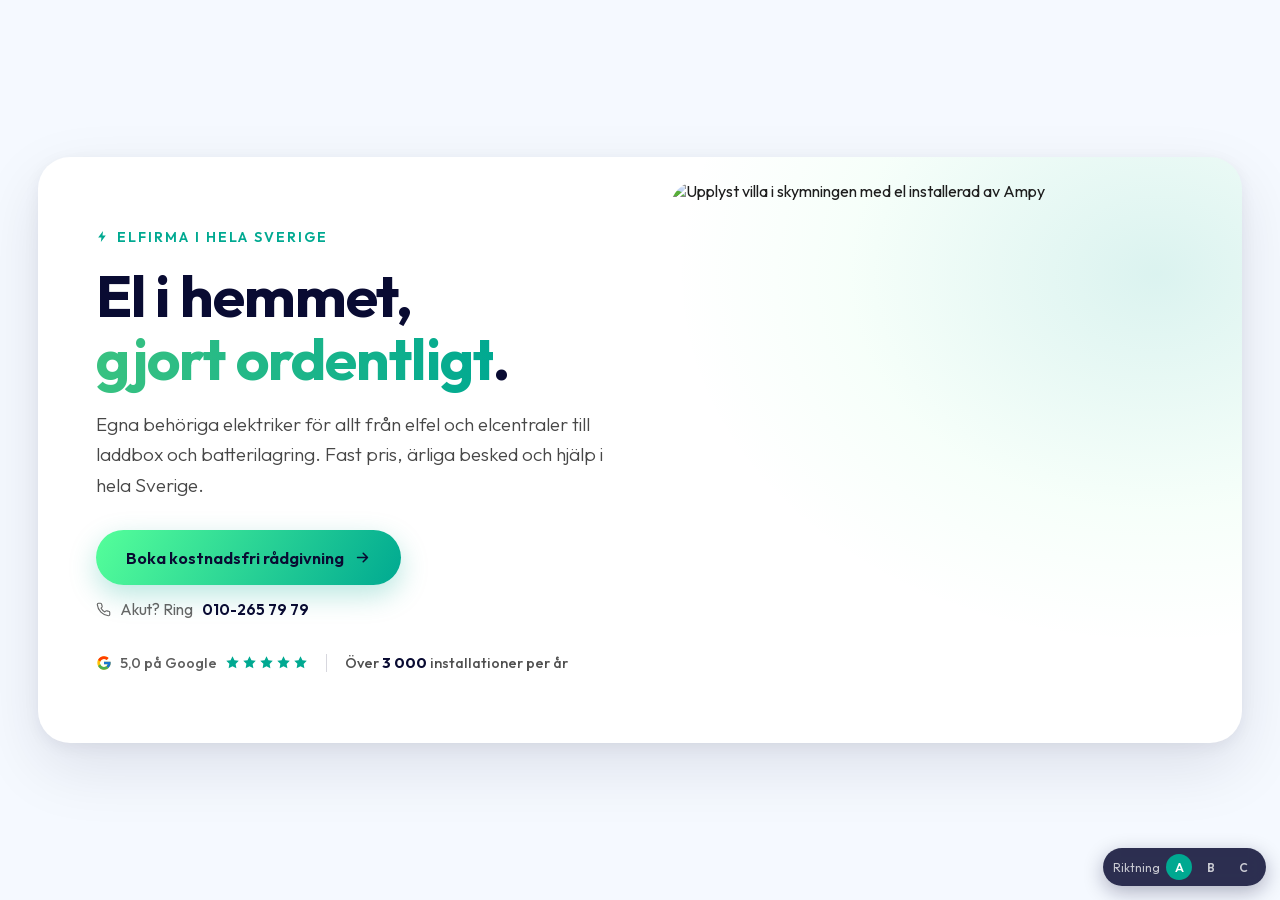
==== index.html @ e9f4ebfe "Ampy Hero 1: three polished directions (A card-evolved / B blue-hour full-bleed / C editorial split)" ====
<!DOCTYPE html>
<html lang="sv">
<head>
<meta charset="utf-8">
<meta name="viewport" content="width=device-width, initial-scale=1">
<title>Ampy Hero 1 — A · Kortet, evolverat</title>
<meta name="robots" content="noindex">
<link rel="preload" href="assets/fonts/Outfit-latin.woff2" as="font" type="font/woff2" crossorigin>
<link rel="preload" href="assets/hero-house.webp" as="image" type="image/webp">
<link rel="stylesheet" href="assets/style.css">
<link rel="icon" href="data:image/svg+xml,%3Csvg xmlns='http://www.w3.org/2000/svg' viewBox='0 0 24 24'%3E%3Cpath fill='%2300a991' d='M13 2 4 14h6l-1 8 9-12h-6l1-8z'/%3E%3C/svg%3E">
</head>
<body>

<section class="va__section">
  <div class="va__card">
    <div class="va__text">
      <span class="hero__eyebrow">
        <svg width="13" height="13" viewBox="0 0 24 24" aria-hidden="true"><path fill="#00a991" d="M13 2 4 14h6l-1 8 9-12h-6l1-8z"/></svg>
        Elfirma i hela Sverige
      </span>
      <h1 class="hero__h1">El i hemmet, <span class="hl">gjort ordentligt</span>.</h1>
      <p class="hero__sub">Egna behöriga elektriker för allt från elfel och elcentraler till laddbox och batterilagring. Fast pris, ärliga besked och hjälp i hela Sverige.</p>
      <div class="hero__cta-row">
        <a class="btn-primary" href="https://ampy.se/kontakt/">
          Boka kostnadsfri rådgivning
          <svg width="17" height="17" viewBox="0 0 24 24" fill="none" aria-hidden="true"><path d="M5 12h14M13 6l6 6-6 6" stroke="currentColor" stroke-width="2.2" stroke-linecap="round" stroke-linejoin="round"/></svg>
        </a>
        <a class="hero__phone" href="tel:+46102657979">
          <svg width="15" height="15" viewBox="0 0 24 24" fill="none" aria-hidden="true"><path d="M22 16.9v3a2 2 0 0 1-2.2 2A19.8 19.8 0 0 1 2.1 4.2 2 2 0 0 1 4.1 2h3a2 2 0 0 1 2 1.7c.13.96.36 1.9.7 2.8a2 2 0 0 1-.45 2.1L8.1 9.9a16 16 0 0 0 6 6l1.3-1.25a2 2 0 0 1 2.1-.45c.9.34 1.84.57 2.8.7a2 2 0 0 1 1.7 2z" stroke="currentColor" stroke-width="1.8" stroke-linecap="round" stroke-linejoin="round"/></svg>
          Akut? Ring <strong>010-265 79 79</strong>
        </a>
      </div>
      <div class="hero__proof">
        <a href="https://ampy.se/omdomen/" aria-label="Ampys omdömen, 5,0 på Google">
          <svg width="16" height="16" viewBox="0 0 48 48" aria-hidden="true"><path fill="#FFC107" d="M43.6 20.1H42V20H24v8h11.3C33.7 32.7 29.2 36 24 36c-6.6 0-12-5.4-12-12s5.4-12 12-12c3.1 0 5.9 1.2 8 3l5.7-5.7C34.2 6.1 29.3 4 24 4 13 4 4 13 4 24s9 20 20 20 20-9 20-20c0-1.3-.1-2.6-.4-3.9z"/><path fill="#FF3D00" d="m6.3 14.7 6.6 4.8C14.7 15.1 19 12 24 12c3.1 0 5.9 1.2 8 3l5.7-5.7C34.2 6.1 29.3 4 24 4 16.3 4 9.7 8.3 6.3 14.7z"/><path fill="#4CAF50" d="M24 44c5.2 0 9.9-2 13.4-5.2l-6.2-5.2C29.2 35.1 26.7 36 24 36c-5.2 0-9.6-3.3-11.3-8l-6.5 5C9.5 39.6 16.2 44 24 44z"/><path fill="#1976D2" d="M43.6 20.1H42V20H24v8h11.3c-.8 2.2-2.2 4.2-4.1 5.6l6.2 5.2C41.4 34.8 44 29.9 44 24c0-1.3-.1-2.6-.4-3.9z"/></svg>
          <span class="proof-label">5,0 på Google</span>
          <span class="stars" aria-hidden="true">
            <svg viewBox="0 0 24 24"><path d="m12 2 3.1 6.3 6.9 1-5 4.9 1.2 6.9L12 17.8 5.8 21l1.2-6.9-5-4.9 6.9-1z"/></svg>
            <svg viewBox="0 0 24 24"><path d="m12 2 3.1 6.3 6.9 1-5 4.9 1.2 6.9L12 17.8 5.8 21l1.2-6.9-5-4.9 6.9-1z"/></svg>
            <svg viewBox="0 0 24 24"><path d="m12 2 3.1 6.3 6.9 1-5 4.9 1.2 6.9L12 17.8 5.8 21l1.2-6.9-5-4.9 6.9-1z"/></svg>
            <svg viewBox="0 0 24 24"><path d="m12 2 3.1 6.3 6.9 1-5 4.9 1.2 6.9L12 17.8 5.8 21l1.2-6.9-5-4.9 6.9-1z"/></svg>
            <svg viewBox="0 0 24 24"><path d="m12 2 3.1 6.3 6.9 1-5 4.9 1.2 6.9L12 17.8 5.8 21l1.2-6.9-5-4.9 6.9-1z"/></svg>
          </span>
        </a>
        <span class="divider" aria-hidden="true"></span>
        <span class="vol">Över <strong>3 000</strong> installationer per år</span>
      </div>
    </div>
    <div class="va__media">
      <img src="assets/hero-house.webp" alt="Upplyst villa i skymningen med el installerad av Ampy" fetchpriority="high">
    </div>
  </div>
</section>

<nav class="review-switch" aria-label="Granskningsväxlare (ej del av designen)">
  <span>Riktning</span>
  <a href="index.html" class="active" aria-current="page">A</a>
  <a href="v2.html">B</a>
  <a href="v3.html">C</a>
</nav>

</body>
</html>
---- assets/style.css ----
/* ============================================================
   Ampy Hero-1 — section 1 prototype (3 directions: A / B / C)
   Tokens: teal #00a991 · midnight #090b32 · offwhite #f5f9ff
   Outfit (self-hosted, variable). Real ap*-scale-derived clamps.
   ============================================================ */

@font-face {
  font-family: 'Outfit';
  src: url('fonts/Outfit-latin.woff2') format('woff2');
  font-weight: 100 900;
  font-display: swap;
  unicode-range: U+0000-00FF, U+0131, U+0152-0153, U+02BB-02BC, U+02C6, U+02DA, U+02DC, U+2000-206F, U+2074, U+20AC, U+2122, U+2191, U+2193, U+2212, U+2215, U+FEFF, U+FFFD;
}
@font-face {
  font-family: 'Outfit';
  src: url('fonts/Outfit-latin-ext.woff2') format('woff2');
  font-weight: 100 900;
  font-display: swap;
  unicode-range: U+0100-024F, U+0259, U+1E00-1EFF, U+2020, U+20A0-20AB, U+20AD-20BF, U+2113, U+2C60-2C7F, U+A720-A7FF;
}

:root {
  --apteal-core: #00a991;
  --apteal-deep: #007a69;
  --apmidnight-blue: #090b32;
  --apneon-mint: #55ff9a;
  --apemerald-flow: #39c281;
  --apsky-mist: #f5f9ff;
  --apdarkest-black: #1e1e1e;
  --apcharcoal: #333333;
  --apradius-l: 20px;
  --apradius-xl: 32px;
  --apradius-full: 999rem;
  --shadow-primary: 0 24px 64px rgba(9, 11, 50, 0.10), 0 4px 16px rgba(9, 11, 50, 0.06);
  --container: 1280px;
}

* { margin: 0; padding: 0; box-sizing: border-box; }

html { -webkit-text-size-adjust: 100%; }

body {
  font-family: 'Outfit', ui-sans-serif, system-ui, sans-serif;
  background: var(--apsky-mist);
  color: var(--apdarkest-black);
  -webkit-font-smoothing: antialiased;
}

img { max-width: 100%; display: block; }

/* ---------- shared: text stack ---------- */

.hero__eyebrow {
  display: inline-flex;
  align-items: center;
  gap: 8px;
  font-size: clamp(12px, 1.1vw, 14px);
  font-weight: 600;
  letter-spacing: 0.14em;
  text-transform: uppercase;
  color: var(--apteal-core);
}
.hero__eyebrow svg { flex: 0 0 auto; }

.hero__h1 {
  font-size: clamp(34px, 4.6vw, 60px);
  line-height: 1.08;
  font-weight: 700;
  letter-spacing: -0.015em;
  color: var(--apmidnight-blue);
  margin-top: 18px;
  text-wrap: balance;
}
.hero__h1 .hl {
  background: linear-gradient(92deg, var(--apemerald-flow), var(--apteal-core));
  -webkit-background-clip: text;
  background-clip: text;
  color: transparent;
}

.hero__sub {
  font-size: clamp(16px, 1.5vw, 19px);
  line-height: 1.6;
  font-weight: 300;
  color: rgba(30, 30, 30, 0.82);
  margin-top: 18px;
  max-width: 54ch;
}
.hero__sub strong { font-weight: 500; }

/* ---------- shared: CTA row ---------- */

.hero__cta-row {
  display: flex;
  align-items: center;
  flex-wrap: wrap;
  gap: 14px 26px;
  margin-top: 30px;
}

.btn-primary {
  display: inline-flex;
  align-items: center;
  gap: 10px;
  padding: 17px 30px;
  border-radius: var(--apradius-full);
  background: linear-gradient(120deg, var(--apneon-mint), var(--apteal-core));
  color: var(--apmidnight-blue);
  font-family: inherit;
  font-size: 16.5px;
  font-weight: 600;
  text-decoration: none;
  transition: transform 0.25s ease, box-shadow 0.25s ease;
  box-shadow: 0 10px 28px rgba(0, 169, 145, 0.28);
}
.btn-primary:hover { transform: translateY(-2px); box-shadow: 0 14px 34px rgba(0, 169, 145, 0.36); }
.btn-primary svg { transition: transform 0.25s ease; }
.btn-primary:hover svg { transform: translateX(3px); }

.hero__phone {
  display: inline-flex;
  align-items: center;
  gap: 9px;
  font-size: 15.5px;
  font-weight: 400;
  color: rgba(30, 30, 30, 0.68);
  text-decoration: none;
  transition: color 0.25s ease;
}
.hero__phone:hover { color: var(--apmidnight-blue); }
.hero__phone strong { font-weight: 600; color: var(--apmidnight-blue); }
.hero__phone:hover strong { color: var(--apteal-core); }

/* ---------- shared: proof row ---------- */

.hero__proof {
  display: flex;
  align-items: center;
  flex-wrap: wrap;
  gap: 12px 18px;
  margin-top: 34px;
  font-size: 14.5px;
  color: rgba(30, 30, 30, 0.72);
}
.hero__proof a {
  display: inline-flex;
  align-items: center;
  gap: 8px;
  color: inherit;
  text-decoration: none;
  font-weight: 500;
}
.hero__proof a:hover .proof-label { text-decoration: underline; }
.hero__proof .stars { display: inline-flex; gap: 2px; }
.hero__proof .stars svg { width: 15px; height: 15px; fill: var(--apteal-core); }
.hero__proof .divider {
  width: 1px;
  height: 18px;
  background: rgba(9, 11, 50, 0.16);
}
.hero__proof .vol { font-weight: 500; color: rgba(30, 30, 30, 0.78); }
.hero__proof .vol strong { font-weight: 700; color: var(--apmidnight-blue); }

@media (max-width: 992px) {
  .hero__proof { flex-direction: column; align-items: flex-start; gap: 10px; margin-bottom: 56px; }
  .hero__proof .divider { display: none; }
}

/* ============================================================
   A — "Kortet, evolverat" (floating card, photo right)
   ============================================================ */

.va__section {
  min-height: 100svh;
  display: flex;
  align-items: center;
  padding: clamp(20px, 4vw, 56px) clamp(16px, 3vw, 40px);
}

.va__card {
  position: relative;
  width: 100%;
  max-width: var(--container);
  margin: 0 auto;
  background: #ffffff;
  border-radius: var(--apradius-xl);
  box-shadow: var(--shadow-primary);
  display: grid;
  grid-template-columns: minmax(0, 1.05fr) minmax(0, 0.95fr);
  overflow: hidden;
}

.va__text {
  padding: clamp(40px, 5.5vw, 84px) clamp(28px, 4vw, 72px) clamp(40px, 5.5vw, 84px) clamp(28px, 4.5vw, 80px);
  display: flex;
  flex-direction: column;
  justify-content: center;
}

.va__media {
  position: relative;
  min-height: 420px;
}
.va__media::before {
  content: '';
  position: absolute;
  inset: 0;
  background: radial-gradient(120% 90% at 85% 20%, rgba(0, 169, 145, 0.14), rgba(85, 255, 154, 0.05) 45%, transparent 70%);
  z-index: 0;
}
.va__media img {
  position: absolute;
  inset: 24px 24px 24px 0;
  width: calc(100% - 24px);
  height: calc(100% - 48px);
  object-fit: cover;
  border-radius: 28px 6px 28px 6px;
  z-index: 1;
}

@media (max-width: 992px) {
  .va__section { padding: 20px 14px 32px; align-items: flex-start; }
  .va__card { grid-template-columns: 1fr; }
  .va__text { padding: 40px 26px 8px; }
  .va__section .hero__proof { margin-bottom: 4px; }
  .va__media { min-height: 300px; margin: 16px 0 0; }
  .va__media img { inset: 0 20px 24px 20px; width: calc(100% - 40px); height: calc(100% - 24px); border-radius: 22px; }
  .va__media::after { left: 6px; bottom: 12px; }
}

/* ============================================================
   B — "Blå timmen" (full-bleed photo, midnight veil)
   ============================================================ */

.vb__section {
  position: relative;
  min-height: 100svh;
  display: flex;
  align-items: center;
  overflow: hidden;
}
.vb__bg {
  position: absolute;
  inset: 0;
}
.vb__bg img {
  width: 100%;
  height: 100%;
  object-fit: cover;
  object-position: 62% 60%;
}
.vb__bg::after {
  content: '';
  position: absolute;
  inset: 0;
  background:
    linear-gradient(100deg, rgba(9, 11, 50, 0.88) 0%, rgba(9, 11, 50, 0.62) 38%, rgba(9, 11, 50, 0.18) 66%, rgba(9, 11, 50, 0.05) 100%),
    linear-gradient(0deg, rgba(9, 11, 50, 0.35) 0%, transparent 30%);
}

.vb__inner {
  position: relative;
  z-index: 1;
  width: 100%;
  max-width: var(--container);
  margin: 0 auto;
  padding: clamp(48px, 7vw, 96px) clamp(20px, 3vw, 40px);
}
.vb__text { max-width: 640px; }

.vb__section .hero__eyebrow { color: var(--apneon-mint); }
.vb__section .hero__h1 { color: #ffffff; }
.vb__section .hero__h1 .hl {
  background: linear-gradient(92deg, var(--apneon-mint), #9de1ec);
  -webkit-background-clip: text;
  background-clip: text;
  color: transparent;
}
.vb__section .hero__sub { color: rgba(255, 255, 255, 0.85); font-weight: 300; }
.vb__section .hero__phone { color: rgba(255, 255, 255, 0.75); }
.vb__section .hero__phone:hover { color: #ffffff; }
.vb__section .hero__phone strong { color: #ffffff; }
.vb__section .hero__phone:hover strong { color: var(--apneon-mint); }

.vb__section .hero__proof {
  color: rgba(255, 255, 255, 0.82);
  background: rgba(9, 11, 50, 0.35);
  border: 1px solid rgba(255, 255, 255, 0.14);
  backdrop-filter: blur(10px);
  -webkit-backdrop-filter: blur(10px);
  border-radius: var(--apradius-l);
  padding: 14px 20px;
  display: inline-flex;
  width: auto;
}
.vb__section .hero__proof .stars svg { fill: var(--apneon-mint); }
.vb__section .hero__proof .divider { background: rgba(255, 255, 255, 0.22); }
.vb__section .hero__proof .vol,
.vb__section .hero__proof .vol strong { color: rgba(255, 255, 255, 0.92); }

@media (max-width: 992px) {
  .vb__section { align-items: flex-end; }
  .vb__bg img { object-position: 60% 82%; }
  .vb__bg::after {
    background:
      linear-gradient(0deg, rgba(9, 11, 50, 0.94) 6%, rgba(9, 11, 50, 0.62) 42%, rgba(9, 11, 50, 0.16) 72%, rgba(9, 11, 50, 0.20) 100%);
  }
  .vb__inner { padding: 34vh 20px 28px; }
  .vb__section .hero__proof { display: flex; margin-bottom: 44px; }
}

/* ============================================================
   C — "Splitten" (editorial 50/50, photo edge-to-edge right)
   ============================================================ */

.vc__section {
  min-height: 100svh;
  display: grid;
  grid-template-columns: minmax(0, 1fr) minmax(0, 1fr);
}

.vc__text {
  display: flex;
  flex-direction: column;
  justify-content: center;
  padding: clamp(48px, 6vw, 96px) clamp(32px, 5vw, 96px);
  max-width: 760px;
  justify-self: end;
  width: 100%;
}

.vc__media {
  position: relative;
  min-height: 100svh;
}
.vc__media img {
  position: absolute;
  inset: 0;
  width: 100%;
  height: 100%;
  object-fit: cover;
  object-position: 45% 62%;
  border-radius: 44px 0 0 0;
}
/* teal edge-draw (mini-menu signature echo) along the photo's left edge */
.vc__media::before {
  content: '';
  position: absolute;
  left: 0;
  top: 44px;
  bottom: 0;
  width: 4px;
  background: linear-gradient(180deg, var(--apneon-mint), var(--apteal-core) 40%, transparent 90%);
  z-index: 1;
  border-radius: 999px;
}

@media (max-width: 992px) {
  .vc__section { grid-template-columns: 1fr; min-height: 100svh; }
  .vc__media { order: -1; min-height: 44svh; }
  .vc__media img { border-radius: 0 0 32px 32px; }
  .vc__media::before { display: none; }
  .vc__text { padding: 34px 24px 48px; justify-self: start; }
}

/* ============================================================
   Review chrome (NOT part of the design) — variant switcher
   ============================================================ */

.review-switch {
  position: fixed;
  right: 14px;
  bottom: 14px;
  z-index: 50;
  display: flex;
  align-items: center;
  gap: 6px;
  background: rgba(9, 11, 50, 0.85);
  backdrop-filter: blur(8px);
  -webkit-backdrop-filter: blur(8px);
  border-radius: 999px;
  padding: 6px 10px;
  font-size: 12px;
  color: rgba(255, 255, 255, 0.75);
  box-shadow: 0 6px 20px rgba(9, 11, 50, 0.3);
}
.review-switch a {
  display: inline-flex;
  align-items: center;
  justify-content: center;
  width: 26px;
  height: 26px;
  border-radius: 50%;
  color: rgba(255, 255, 255, 0.75);
  text-decoration: none;
  font-weight: 600;
}
.review-switch a:hover { background: rgba(255, 255, 255, 0.14); color: #fff; }
.review-switch a.active { background: var(--apteal-core); color: #fff; }

@media (prefers-reduced-motion: reduce) {
  * { transition: none !important; animation: none !important; }
}
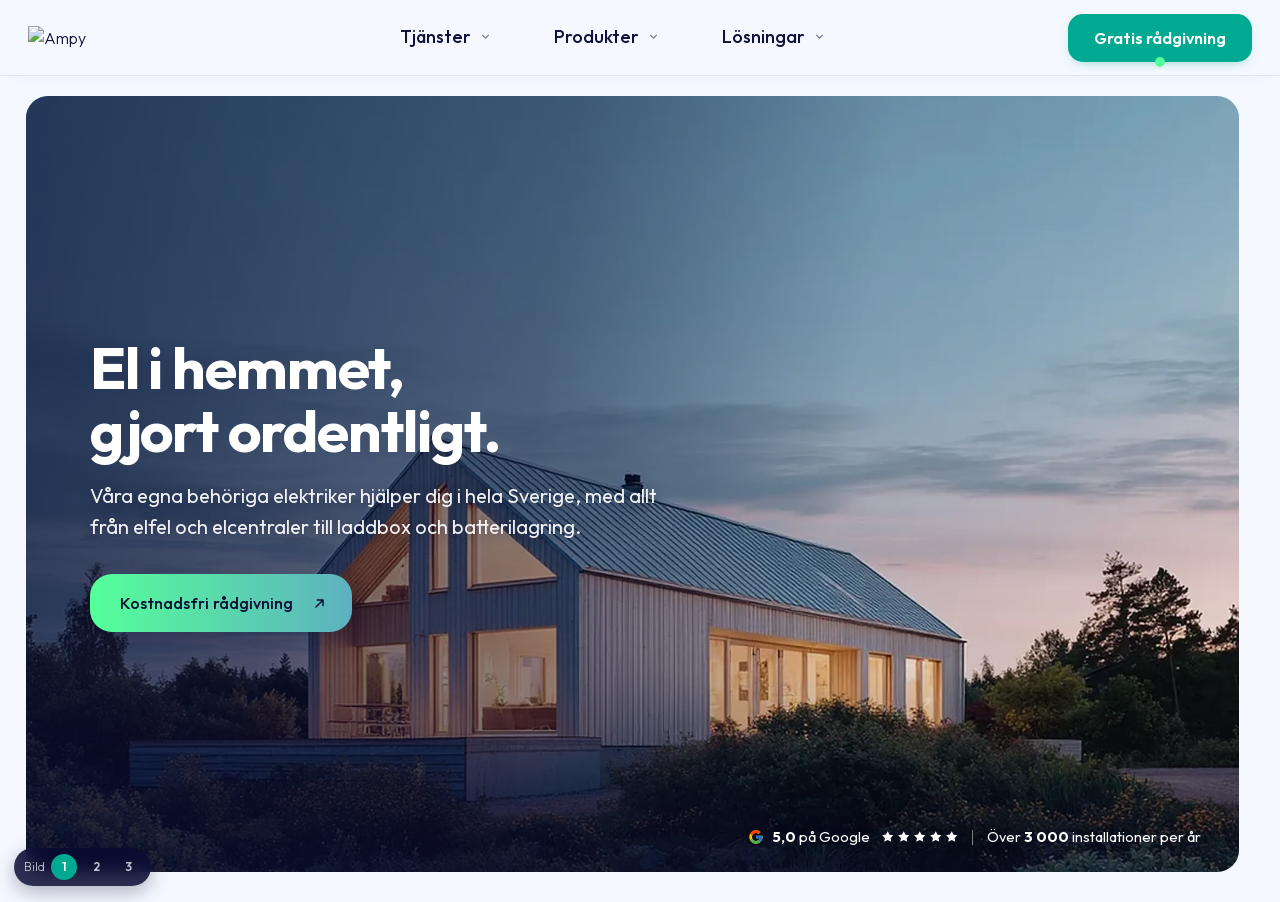
==== commit f610e597: "r4: owner decisions — direction B only (A removed), locked copy, Evify-size paragraph, smaller left-" ====
--- a/index.html
+++ b/index.html
@@ -2,63 +2,314 @@
 <html lang="sv">
 <head>
 <meta charset="utf-8">
-<meta name="viewport" content="width=device-width, initial-scale=1">
-<title>Ampy Hero 1 — A · Kortet, evolverat</title>
+<meta name="viewport" content="width=device-width, initial-scale=1, viewport-fit=cover">
+<title>Ampy Hero 1 — B · Evify-replikan</title>
 <meta name="robots" content="noindex">
 <link rel="preload" href="assets/fonts/Outfit-latin.woff2" as="font" type="font/woff2" crossorigin>
-<link rel="preload" href="assets/hero-house.webp" as="image" type="image/webp">
+<link rel="preload" href="assets/bg-1.webp" as="image" type="image/webp">
+<link rel="stylesheet" href="assets/header.css">
 <link rel="stylesheet" href="assets/style.css">
 <link rel="icon" href="data:image/svg+xml,%3Csvg xmlns='http://www.w3.org/2000/svg' viewBox='0 0 24 24'%3E%3Cpath fill='%2300a991' d='M13 2 4 14h6l-1 8 9-12h-6l1-8z'/%3E%3C/svg%3E">
 </head>
 <body>
-
-<section class="va__section">
-  <div class="va__card">
-    <div class="va__text">
-      <span class="hero__eyebrow">
-        <svg width="13" height="13" viewBox="0 0 24 24" aria-hidden="true"><path fill="#00a991" d="M13 2 4 14h6l-1 8 9-12h-6l1-8z"/></svg>
-        Elfirma i hela Sverige
-      </span>
-      <h1 class="hero__h1">El i hemmet, <span class="hl">gjort ordentligt</span>.</h1>
-      <p class="hero__sub">Egna behöriga elektriker för allt från elfel och elcentraler till laddbox och batterilagring. Fast pris, ärliga besked och hjälp i hela Sverige.</p>
-      <div class="hero__cta-row">
-        <a class="btn-primary" href="https://ampy.se/kontakt/">
-          Boka kostnadsfri rådgivning
-          <svg width="17" height="17" viewBox="0 0 24 24" fill="none" aria-hidden="true"><path d="M5 12h14M13 6l6 6-6 6" stroke="currentColor" stroke-width="2.2" stroke-linecap="round" stroke-linejoin="round"/></svg>
+<div class="dim" data-close></div>
+
+<!-- ============================ HEADER ============================ -->
+<header class="hdr">
+  <div class="hdr__in">
+    <a class="hdr__logo" href="https://ampy.se" aria-label="Ampy — hem">
+      <img src="https://ampy.se/wp-content/uploads/Ampy-logo.svg" alt="Ampy">
+    </a>
+
+    <nav class="nav" aria-label="Huvudmeny">
+
+      <!-- TJÄNSTER -->
+      <div class="nav__item" data-menu>
+        <button class="nav__link" aria-expanded="false" aria-controls="mega-tjanster">Tjänster
+          <svg class="chev" viewBox="0 0 24 24" fill="none" stroke="currentColor" stroke-width="2.5"><path d="M6 9l6 6 6-6"/></svg>
+        </button>
+        <div class="mega mega--services" id="mega-tjanster">
+          <div class="mega__in">
+            <div class="mcol">
+              <a class="mcol__title" href="https://ampy.se/elinstallation/">
+                <img src="https://ampy.se/wp-content/uploads/Shovel-icon.svg" alt="">Elinstallationer</a>
+              <a class="mitem" href="https://ampy.se/elservice/elcentral/">Byte av elcentral</a>
+              <a class="mitem" href="https://ampy.se/elservice/elbesiktning/">Elbesiktning</a>
+              <a class="mitem" href="https://ampy.se/elservice/felsokning-av-el/">Felsökning av el</a>
+              <a class="mitem" href="https://ampy.se/elservice/jordfelsbrytare/">Jordfelsbrytare</a>
+              <a class="mitem" href="https://ampy.se/elservice/lastbalansering/">Lastbalansering</a>
+              <a class="mitem" href="https://ampy.se/elservice/smarta-hem/">Smarta hem</a>
+            </div>
+            <div class="mcol">
+              <a class="mcol__title" href="https://ampy.se/elservice/belysning/">
+                <img src="https://ampy.se/wp-content/uploads/light-bulb.svg" alt="">Belysning</a>
+              <a class="mitem" href="https://ampy.se/elservice/inomhusbelysning/">Inomhusbelysning</a>
+              <a class="mitem" href="https://ampy.se/elservice/utomhusbelysning/">Utomhusbelysning</a>
+              <a class="mitem" href="https://ampy.se/elservice/spotlights/">Installation av spotlights</a>
+              <a class="mitem" href="https://ampy.se/elservice/strombrytare/">Byte av strömbrytare</a>
+              <a class="mitem" href="https://ampy.se/elservice/glodlampa/">Byte av ljuskällor</a>
+            </div>
+            <div class="mcol">
+              <span class="mcol__title">
+                <img src="https://ampy.se/wp-content/uploads/window.svg" alt="">Kök &amp; badrum</span>
+              <a class="mitem" href="https://ampy.se/elservice/kok/">Elinstallation i kök</a>
+              <a class="mitem" href="https://ampy.se/elservice/badrum/">Elinstallation i badrum</a>
+              <a class="mitem" href="https://ampy.se/elservice/golvvarme/">Golvvärme</a>
+              <a class="mitem" href="https://ampy.se/elservice/vitvaror/">Vitvaror</a>
+              <a class="mitem" href="https://ampy.se/elservice/ugn-spis/">Ugn &amp; spis</a>
+              <a class="mitem" href="https://ampy.se/elservice/elrenovering/">Elrenovering</a>
+            </div>
+            <div class="mcol">
+              <span class="mcol__title">
+                <img src="https://ampy.se/wp-content/uploads/Popular.svg" alt="">Populärt</span>
+              <a class="mitem" href="https://ampy.se/eljour/">Eljour<span>Akut hjälp när det inte kan vänta</span></a>
+              <a class="mitem" href="https://ampy.se/elektriker/">Elektriker<span>Boka en auktoriserad elektriker</span></a>
+              <a class="mitem" href="https://ampy.se/laddbox/">Laddbox<span>Installation av hemmaladdning</span></a>
+              <a class="mitem" href="https://ampy.se/batterilagring/">Batterilagring<span>Installation av solcellsbatteri</span></a>
+            </div>
+          </div>
+        </div>
+      </div>
+
+      <!-- PRODUKTER -->
+      <div class="nav__item" data-menu>
+        <button class="nav__link" aria-expanded="false" aria-controls="mega-produkter">Produkter
+          <svg class="chev" viewBox="0 0 24 24" fill="none" stroke="currentColor" stroke-width="2.5"><path d="M6 9l6 6 6-6"/></svg>
+        </button>
+        <div class="mega mega--products" id="mega-produkter">
+          <div class="mega__in">
+            <div class="pzone">
+              <a class="ptile" href="https://ampy.se/laddboxar/">
+                <span class="ptile__img"><img src="assets/laddboxar.webp" alt="Laddboxar från Easee, Zaptec och Charge Amps"></span>
+                <span class="ptile__t"><strong>Laddboxar</strong><em>Jämför och välj laddbox för villa, BRF och företag</em></span>
+                <span class="go">→</span>
+              </a>
+              <a class="ptile" href="https://ampy.se/solcellsbatterier/">
+                <span class="ptile__img"><img src="assets/batteri.webp" alt="Solcellsbatterier"></span>
+                <span class="ptile__t"><strong>Solcellsbatterier</strong><em>Lagra din solel, använd den när elen är dyr</em></span>
+                <span class="go">→</span>
+              </a>
+            </div>
+            <div class="gzone">
+              <span class="gzone__label">Guider &amp; verktyg</span>
+              <a class="gitem" href="#">Laddboxkalkylatorn</a>
+              <a class="gitem" href="#">Batterikalkylatorn</a>
+              <a class="gitem" href="#">Laddboxguiden</a>
+              <a class="gitem" href="#">Batteriguiden</a>
+            </div>
+          </div>
+        </div>
+      </div>
+
+      <!-- LÖSNINGAR -->
+      <div class="nav__item" data-menu>
+        <button class="nav__link" aria-expanded="false" aria-controls="mega-losningar">Lösningar
+          <svg class="chev" viewBox="0 0 24 24" fill="none" stroke="currentColor" stroke-width="2.5"><path d="M6 9l6 6 6-6"/></svg>
+        </button>
+        <div class="mega mega--solutions" id="mega-losningar">
+          <div class="mega__in">
+            <a class="lcard" href="https://ampy.se/elektriker/">
+              <img src="https://ampy.se/wp-content/uploads/Elinstallationer-gjorda-av-ampys-elektriker.webp" alt="">
+              <div class="lcard__t"><div class="lcard__row">
+                <div><h4>Privatperson</h4><p>Elektriker för hemmet, installation och laddning</p></div>
+                <span class="go">→</span>
+              </div></div>
+            </a>
+            <a class="lcard" href="https://ampy.se/bostadsrattsforening/">
+              <img src="https://ampy.se/wp-content/uploads/product_1.webp" alt="">
+              <div class="lcard__t"><div class="lcard__row">
+                <div><h4>Bostadsrättsförening</h4><p>Elektriker, laddning och belysning för föreningen</p></div>
+                <span class="go">→</span>
+              </div></div>
+            </a>
+            <a class="lcard" href="https://ampy.se/foretag/">
+              <img src="https://ampy.se/wp-content/uploads/foretag.webp" alt="">
+              <div class="lcard__t"><div class="lcard__row">
+                <div><h4>Företag</h4><p>Elektriker för kontor, laddning och belysning</p></div>
+                <span class="go">→</span>
+              </div></div>
+            </a>
+            <a class="lcard" href="https://ampy.se/kommuner/">
+              <img src="https://ampy.se/wp-content/uploads/kommun.webp" alt="">
+              <div class="lcard__t"><div class="lcard__row">
+                <div><h4>Kommun</h4><p>Elpartner för kommun och offentlig verksamhet</p></div>
+                <span class="go">→</span>
+              </div></div>
+            </a>
+          </div>
+        </div>
+      </div>
+    </nav>
+
+    <div class="hdr__right">
+      <a class="cta" href="https://ampy.se/offert/">Gratis rådgivning</a>
+      <button class="burger" id="burger" aria-label="Öppna meny" aria-expanded="false">
+        <span></span><span></span><span></span>
+        <span class="burger__close" aria-hidden="true">
+          <svg viewBox="0 0 24 24" fill="none" stroke="currentColor" stroke-width="2.5"><path d="M18 6L6 18M6 6l12 12"/></svg>
+        </span>
+      </button>
+    </div>
+  </div>
+</header>
+
+<!-- ============================ MOBILE DRAWER (Evify pattern) ============================ -->
+<nav class="drawer" aria-label="Mobilmeny">
+  <span class="drawer__eyebrow">Meny</span>
+  <div class="drawer__list">
+    <div class="acc" data-acc>
+      <button class="acc__head">Tjänster
+        <svg class="chev" viewBox="0 0 24 24" fill="none" stroke="currentColor" stroke-width="2.5"><path d="M6 9l6 6 6-6"/></svg>
+      </button>
+      <div class="acc__body">
+        <div class="acc acc--sub" data-acc>
+          <button class="acc__head"><span class="ttl"><img src="https://ampy.se/wp-content/uploads/Shovel-icon.svg" alt="">Elinstallationer</span>
+            <svg class="chev" viewBox="0 0 24 24" fill="none" stroke="currentColor" stroke-width="2.5"><path d="M6 9l6 6 6-6"/></svg>
+          </button>
+          <div class="acc__body">
+            <a class="m-item" href="https://ampy.se/elservice/elcentral/">Byte av elcentral</a>
+            <a class="m-item" href="https://ampy.se/elservice/elbesiktning/">Elbesiktning</a>
+            <a class="m-item" href="https://ampy.se/elservice/felsokning-av-el/">Felsökning av el</a>
+            <a class="m-item" href="https://ampy.se/elservice/jordfelsbrytare/">Jordfelsbrytare</a>
+            <a class="m-item" href="https://ampy.se/elservice/lastbalansering/">Lastbalansering</a>
+            <a class="m-item" href="https://ampy.se/elservice/smarta-hem/">Smarta hem</a>
+          </div>
+        </div>
+        <div class="acc acc--sub" data-acc>
+          <button class="acc__head"><span class="ttl"><img src="https://ampy.se/wp-content/uploads/light-bulb.svg" alt="">Belysning</span>
+            <svg class="chev" viewBox="0 0 24 24" fill="none" stroke="currentColor" stroke-width="2.5"><path d="M6 9l6 6 6-6"/></svg>
+          </button>
+          <div class="acc__body">
+            <a class="m-item" href="https://ampy.se/elservice/inomhusbelysning/">Inomhusbelysning</a>
+            <a class="m-item" href="https://ampy.se/elservice/utomhusbelysning/">Utomhusbelysning</a>
+            <a class="m-item" href="https://ampy.se/elservice/spotlights/">Installation av spotlights</a>
+            <a class="m-item" href="https://ampy.se/elservice/strombrytare/">Byte av strömbrytare</a>
+            <a class="m-item" href="https://ampy.se/elservice/glodlampa/">Byte av ljuskällor</a>
+          </div>
+        </div>
+        <div class="acc acc--sub" data-acc>
+          <button class="acc__head"><span class="ttl"><img src="https://ampy.se/wp-content/uploads/window.svg" alt="">Kök &amp; badrum</span>
+            <svg class="chev" viewBox="0 0 24 24" fill="none" stroke="currentColor" stroke-width="2.5"><path d="M6 9l6 6 6-6"/></svg>
+          </button>
+          <div class="acc__body">
+            <a class="m-item" href="https://ampy.se/elservice/kok/">Elinstallation i kök</a>
+            <a class="m-item" href="https://ampy.se/elservice/badrum/">Elinstallation i badrum</a>
+            <a class="m-item" href="https://ampy.se/elservice/golvvarme/">Golvvärme</a>
+            <a class="m-item" href="https://ampy.se/elservice/vitvaror/">Vitvaror</a>
+            <a class="m-item" href="https://ampy.se/elservice/ugn-spis/">Ugn &amp; spis</a>
+            <a class="m-item" href="https://ampy.se/elservice/elrenovering/">Elrenovering</a>
+          </div>
+        </div>
+        <div class="acc acc--sub" data-acc>
+          <button class="acc__head"><span class="ttl"><img src="https://ampy.se/wp-content/uploads/Popular.svg" alt="">Populärt</span>
+            <svg class="chev" viewBox="0 0 24 24" fill="none" stroke="currentColor" stroke-width="2.5"><path d="M6 9l6 6 6-6"/></svg>
+          </button>
+          <div class="acc__body">
+            <a class="m-item" href="https://ampy.se/eljour/">Eljour</a>
+            <a class="m-item" href="https://ampy.se/elektriker/">Elektriker</a>
+            <a class="m-item" href="https://ampy.se/laddbox/">Laddbox</a>
+            <a class="m-item" href="https://ampy.se/batterilagring/">Batterilagring</a>
+          </div>
+        </div>
+      </div>
+    </div>
+
+    <div class="acc" data-acc>
+      <button class="acc__head">Produkter
+        <svg class="chev" viewBox="0 0 24 24" fill="none" stroke="currentColor" stroke-width="2.5"><path d="M6 9l6 6 6-6"/></svg>
+      </button>
+      <div class="acc__body"><div class="m-prodwrap">
+        <a class="m-prod" href="https://ampy.se/laddboxar/">
+          <span class="m-prod__img"><img src="assets/laddboxar.webp" alt=""></span>
+          <span class="m-prod__name">Laddboxar</span>
+          <svg class="m-prod__arr" viewBox="0 0 24 24" fill="none" stroke="currentColor" stroke-width="1.8"><path d="M9 6l6 6-6 6"/></svg>
         </a>
-        <a class="hero__phone" href="tel:+46102657979">
-          <svg width="15" height="15" viewBox="0 0 24 24" fill="none" aria-hidden="true"><path d="M22 16.9v3a2 2 0 0 1-2.2 2A19.8 19.8 0 0 1 2.1 4.2 2 2 0 0 1 4.1 2h3a2 2 0 0 1 2 1.7c.13.96.36 1.9.7 2.8a2 2 0 0 1-.45 2.1L8.1 9.9a16 16 0 0 0 6 6l1.3-1.25a2 2 0 0 1 2.1-.45c.9.34 1.84.57 2.8.7a2 2 0 0 1 1.7 2z" stroke="currentColor" stroke-width="1.8" stroke-linecap="round" stroke-linejoin="round"/></svg>
-          Akut? Ring <strong>010-265 79 79</strong>
+        <a class="m-prod" href="https://ampy.se/solcellsbatterier/">
+          <span class="m-prod__img"><img src="assets/batteri.webp" alt=""></span>
+          <span class="m-prod__name">Solcellsbatterier</span>
+          <svg class="m-prod__arr" viewBox="0 0 24 24" fill="none" stroke="currentColor" stroke-width="1.8"><path d="M9 6l6 6-6 6"/></svg>
         </a>
-      </div>
-      <div class="hero__proof">
-        <a href="https://ampy.se/omdomen/" aria-label="Ampys omdömen, 5,0 på Google">
-          <svg width="16" height="16" viewBox="0 0 48 48" aria-hidden="true"><path fill="#FFC107" d="M43.6 20.1H42V20H24v8h11.3C33.7 32.7 29.2 36 24 36c-6.6 0-12-5.4-12-12s5.4-12 12-12c3.1 0 5.9 1.2 8 3l5.7-5.7C34.2 6.1 29.3 4 24 4 13 4 4 13 4 24s9 20 20 20 20-9 20-20c0-1.3-.1-2.6-.4-3.9z"/><path fill="#FF3D00" d="m6.3 14.7 6.6 4.8C14.7 15.1 19 12 24 12c3.1 0 5.9 1.2 8 3l5.7-5.7C34.2 6.1 29.3 4 24 4 16.3 4 9.7 8.3 6.3 14.7z"/><path fill="#4CAF50" d="M24 44c5.2 0 9.9-2 13.4-5.2l-6.2-5.2C29.2 35.1 26.7 36 24 36c-5.2 0-9.6-3.3-11.3-8l-6.5 5C9.5 39.6 16.2 44 24 44z"/><path fill="#1976D2" d="M43.6 20.1H42V20H24v8h11.3c-.8 2.2-2.2 4.2-4.1 5.6l6.2 5.2C41.4 34.8 44 29.9 44 24c0-1.3-.1-2.6-.4-3.9z"/></svg>
-          <span class="proof-label">5,0 på Google</span>
-          <span class="stars" aria-hidden="true">
-            <svg viewBox="0 0 24 24"><path d="m12 2 3.1 6.3 6.9 1-5 4.9 1.2 6.9L12 17.8 5.8 21l1.2-6.9-5-4.9 6.9-1z"/></svg>
-            <svg viewBox="0 0 24 24"><path d="m12 2 3.1 6.3 6.9 1-5 4.9 1.2 6.9L12 17.8 5.8 21l1.2-6.9-5-4.9 6.9-1z"/></svg>
-            <svg viewBox="0 0 24 24"><path d="m12 2 3.1 6.3 6.9 1-5 4.9 1.2 6.9L12 17.8 5.8 21l1.2-6.9-5-4.9 6.9-1z"/></svg>
-            <svg viewBox="0 0 24 24"><path d="m12 2 3.1 6.3 6.9 1-5 4.9 1.2 6.9L12 17.8 5.8 21l1.2-6.9-5-4.9 6.9-1z"/></svg>
-            <svg viewBox="0 0 24 24"><path d="m12 2 3.1 6.3 6.9 1-5 4.9 1.2 6.9L12 17.8 5.8 21l1.2-6.9-5-4.9 6.9-1z"/></svg>
-          </span>
-        </a>
-        <span class="divider" aria-hidden="true"></span>
-        <span class="vol">Över <strong>3 000</strong> installationer per år</span>
-      </div>
-    </div>
-    <div class="va__media">
-      <img src="assets/hero-house.webp" alt="Upplyst villa i skymningen med el installerad av Ampy" fetchpriority="high">
+        <span class="m-sub-label">Guider &amp; verktyg</span>
+        <a class="m-sub" href="#">Laddboxkalkylatorn</a>
+        <a class="m-sub" href="#">Batterikalkylatorn</a>
+        <a class="m-sub" href="#">Laddboxguiden</a>
+        <a class="m-sub" href="#">Batteriguiden</a>
+      </div></div>
+    </div>
+
+    <div class="acc" data-acc>
+      <button class="acc__head">Lösningar
+        <svg class="chev" viewBox="0 0 24 24" fill="none" stroke="currentColor" stroke-width="2.5"><path d="M6 9l6 6 6-6"/></svg>
+      </button>
+      <div class="acc__body">
+        <a class="m-item" href="https://ampy.se/elektriker/">Privatperson</a>
+        <a class="m-item" href="https://ampy.se/bostadsrattsforening/">Bostadsrättsförening</a>
+        <a class="m-item" href="https://ampy.se/foretag/">Företag</a>
+        <a class="m-item" href="https://ampy.se/kommuner/">Kommun</a>
+      </div>
+    </div>
+  </div>
+
+  <div class="drawer__foot">
+    <a class="drawer__cta" href="tel:+46102657979">
+      <svg viewBox="0 0 24 24" fill="none" stroke="currentColor" stroke-width="2"><path d="M22 16.9v3a2 2 0 0 1-2.2 2 19.8 19.8 0 0 1-8.6-3 19.5 19.5 0 0 1-6-6 19.8 19.8 0 0 1-3-8.6A2 2 0 0 1 4.1 2h3a2 2 0 0 1 2 1.7c.1 1 .4 1.9.7 2.8a2 2 0 0 1-.5 2.1L8.1 9.9a16 16 0 0 0 6 6l1.3-1.3a2 2 0 0 1 2.1-.4c.9.3 1.8.6 2.8.7a2 2 0 0 1 1.7 2z"/></svg>
+      Ring en expert
+    </a>
+  </div>
+</nav>
+
+
+<main>
+<section class="vb2__section">
+  <div class="vb2__frame" id="heroFrame" data-img="1">
+    <img id="heroBg" src="assets/bg-1.webp" alt="Upplyst villa i skymningen med el installerad av Ampy" fetchpriority="high">
+    <div class="vb2__veil" aria-hidden="true"></div>
+    <div class="vb2__content">
+      <h1 class="hero__h1">El i hemmet, gjort ordentligt.</h1>
+      <p class="hero__sub">Våra egna behöriga elektriker hjälper dig i hela Sverige, med allt från elfel och elcentraler till laddbox och batterilagring.</p>
+      <a class="btn-cta" href="https://ampy.se/kontakt/">
+        Kostnadsfri rådgivning
+        <svg width="17" height="17" viewBox="0 0 24 24" fill="none" aria-hidden="true"><path d="M7 17 17 7M9 7h8v8" stroke="currentColor" stroke-width="2" stroke-linecap="round" stroke-linejoin="round"/></svg>
+      </a>
+    </div>
+    <div class="vb2__proof">
+      <a class="g-row" href="https://ampy.se/omdomen/" aria-label="Ampys omdömen, 5,0 på Google">
+        <svg class="g-icon" width="16" height="16" viewBox="0 0 48 48" aria-hidden="true"><path fill="#FFC107" d="M43.6 20.1H42V20H24v8h11.3C33.7 32.7 29.2 36 24 36c-6.6 0-12-5.4-12-12s5.4-12 12-12c3.1 0 5.9 1.2 8 3l5.7-5.7C34.2 6.1 29.3 4 24 4 13 4 4 13 4 24s9 20 20 20 20-9 20-20c0-1.3-.1-2.6-.4-3.9z"/><path fill="#FF3D00" d="m6.3 14.7 6.6 4.8C14.7 15.1 19 12 24 12c3.1 0 5.9 1.2 8 3l5.7-5.7C34.2 6.1 29.3 4 24 4 16.3 4 9.7 8.3 6.3 14.7z"/><path fill="#4CAF50" d="M24 44c5.2 0 9.9-2 13.4-5.2l-6.2-5.2C29.2 35.1 26.7 36 24 36c-5.2 0-9.6-3.3-11.3-8l-6.5 5C9.5 39.6 16.2 44 24 44z"/><path fill="#1976D2" d="M43.6 20.1H42V20H24v8h11.3c-.8 2.2-2.2 4.2-4.1 5.6l6.2 5.2C41.4 34.8 44 29.9 44 24c0-1.3-.1-2.6-.4-3.9z"/></svg>
+        <span class="g-label"><strong>5,0</strong> på Google</span>
+        <span class="stars" aria-hidden="true">
+          <svg viewBox="0 0 24 24"><path d="m12 2 3.1 6.3 6.9 1-5 4.9 1.2 6.9L12 17.8 5.8 21l1.2-6.9-5-4.9 6.9-1z"/></svg>
+          <svg viewBox="0 0 24 24"><path d="m12 2 3.1 6.3 6.9 1-5 4.9 1.2 6.9L12 17.8 5.8 21l1.2-6.9-5-4.9 6.9-1z"/></svg>
+          <svg viewBox="0 0 24 24"><path d="m12 2 3.1 6.3 6.9 1-5 4.9 1.2 6.9L12 17.8 5.8 21l1.2-6.9-5-4.9 6.9-1z"/></svg>
+          <svg viewBox="0 0 24 24"><path d="m12 2 3.1 6.3 6.9 1-5 4.9 1.2 6.9L12 17.8 5.8 21l1.2-6.9-5-4.9 6.9-1z"/></svg>
+          <svg viewBox="0 0 24 24"><path d="m12 2 3.1 6.3 6.9 1-5 4.9 1.2 6.9L12 17.8 5.8 21l1.2-6.9-5-4.9 6.9-1z"/></svg>
+        </span>
+      </a>
+      <span class="sep" aria-hidden="true"></span>
+      <span class="vol">Över <strong>3 000</strong> installationer per år</span>
     </div>
   </div>
 </section>
-
-<nav class="review-switch" aria-label="Granskningsväxlare (ej del av designen)">
-  <span>Riktning</span>
-  <a href="index.html" class="active" aria-current="page">A</a>
-  <a href="v2.html">B</a>
-  <a href="v3.html">C</a>
+</main>
+
+<nav class="review-switch" aria-label="Bildväxlare för A/B/C-test (ej del av designen)">
+  <span>Bild</span>
+  <a href="?img=1" data-img-link="1">1</a>
+  <a href="?img=2" data-img-link="2">2</a>
+  <a href="?img=3" data-img-link="3">3</a>
 </nav>
 
+<script>
+(function () {
+  var p = new URLSearchParams(location.search).get('img');
+  var img = (p === '2' || p === '3') ? p : '1';
+  document.getElementById('heroFrame').setAttribute('data-img', img);
+  var bg = document.getElementById('heroBg');
+  bg.src = 'assets/bg-' + img + '.webp';
+  document.querySelectorAll('[data-img-link]').forEach(function (a) {
+    if (a.getAttribute('data-img-link') === img) { a.classList.add('active'); a.setAttribute('aria-current', 'page'); }
+  });
+})();
+</script>
+<script src="assets/header.js" defer></script>
 </body>
 </html>
--- a/assets/header.css
+++ b/assets/header.css
@@ -0,0 +1,257 @@
+/* ============================================================================
+   AMPY HEADER REDESIGN v5 — feedback r3.
+   1  Menu background = site bg #f5f9ff (HemSol), grey separator line kept.
+   2  Tjänster: expert card removed → 4 balanced columns, one-line descriptions.
+   3  Produkter: icon → generated product photo (Higgsfield/Nano Banana Pro).
+   5  Produkter: Guider & verktyg pulled closer (kill right whitespace).
+   6  Lösningar: 4 cards incl. Privatperson; balanced copy.
+   7  CTA: SOLID teal (no gradient), pulse dot kept, hover = darker teal, no move.
+   8  Mobile: Evify pattern — "MENY" eyebrow, flat accordions, "Ring en expert".
+   Tokens = Ampy production. Prototype loads Outfit via Google Fonts (prod self-hosts).
+   ============================================================================ */
+:root{
+  --ap-navy:#090b32; --ap-teal:#00a991; --ap-teal-hover:#008d79;
+  --ap-green:#39c281; --ap-mint:#55ff9a; --ap-offwhite:#f5f9ff; --ap-white:#fff;
+  --ink:#0f123c; --ink-muted:#565e82; --ink-faint:#6a7190;
+  --line:rgba(15,18,60,.10); --line-soft:rgba(15,18,60,.06);
+  --hairline:#dbe4f0;                    /* light HemSol-style separator on #f5f9ff */
+  --font:"Outfit",system-ui,-apple-system,sans-serif;
+  --r-sm:.8rem; --r-md:1.4rem; --r-lg:2rem; --r-btn:1.5rem;
+  --t:.2s ease-out;
+  --header-h:7.6rem; --wrap:2.8rem; --container:128rem;
+}
+*{box-sizing:border-box;margin:0;padding:0;-webkit-tap-highlight-color:transparent}
+html{font-size:62.5%;scrollbar-gutter:stable}
+body{font-family:var(--font);font-weight:300;color:var(--ink);background:var(--ap-offwhite);
+  -webkit-font-smoothing:antialiased;line-height:1.5;font-size:1.6rem;padding-top:var(--header-h)}
+a{color:inherit;text-decoration:none}
+img,svg{display:block;max-width:100%}
+button{font-family:inherit;cursor:pointer;border:0;background:none;color:inherit}
+body.drawer-open{overflow:hidden}
+:focus-visible{outline:3px solid var(--ap-navy);outline-offset:2px;border-radius:.6rem}
+
+/* ---- page dim ---- */
+.dim{position:fixed;inset:0;background:rgba(9,11,50,.20);opacity:0;pointer-events:none;
+  transition:opacity var(--t);z-index:60}
+body.menu-open .dim,body.drawer-open .dim{opacity:1;pointer-events:auto}
+
+/* ============================================================================
+   HEADER — full-width bar, page-coloured, content aligned to container
+   ============================================================================ */
+.hdr{position:fixed;top:0;left:0;width:100%;height:var(--header-h);z-index:100;
+  background:var(--ap-offwhite);
+  border-bottom:1px solid var(--hairline);
+  box-shadow:0 4px 14px -10px rgba(15,18,60,.14)}   /* thin line + soft float (HemSol) */
+/* when a mega is open the bar + sheet read as one surface — drop the seam */
+body.menu-open .hdr{border-bottom-color:transparent}
+.hdr__in{max-width:var(--container);margin:0 auto;height:100%;display:flex;align-items:center;
+  padding-left:max(var(--wrap),env(safe-area-inset-left));
+  padding-right:max(var(--wrap),env(safe-area-inset-right))}
+.hdr__logo{flex:0 0 auto;display:flex;align-items:center}
+.hdr__logo img{width:130px;height:auto}
+
+/* ---- primary nav ---- */
+.nav{flex:1 1 auto;display:flex;justify-content:center;gap:1rem;height:100%}
+.nav__item{height:100%}
+.nav__link{display:inline-flex;align-items:center;gap:.8rem;height:100%;padding:0 2.6rem;
+  font-size:1.8rem;font-weight:500;color:var(--ink);
+  border-bottom:2px solid transparent;margin-bottom:-2px;
+  transition:background var(--t),border-color var(--t)}
+.nav__link .chev{width:1.3rem;height:1.3rem;opacity:.55;transition:transform var(--t),opacity var(--t)}
+.nav__item.open .nav__link{background:rgba(0,169,145,.09);border-color:var(--ap-teal)}
+.nav__item.open .chev{transform:rotate(180deg);opacity:1}
+/* hover-only cues gated so a tap on iPad doesn't leave them stuck */
+@media (hover:hover) and (pointer:fine){
+  .nav__item:hover .nav__link{background:rgba(0,169,145,.09);border-color:var(--ap-teal)}
+  .nav__item:hover .chev{transform:rotate(180deg);opacity:1}
+}
+
+/* ---- CTA: solid teal + pulse dot, hover darker, no movement ---- */
+.hdr__right{flex:0 0 auto;margin-left:auto;display:flex;align-items:center;gap:1.6rem}
+.cta{position:relative;display:inline-flex;align-items:center;height:4.8rem;padding:0 2.6rem;
+  border-radius:var(--r-btn);font-size:1.6rem;font-weight:600;color:#fff;
+  background:var(--ap-teal);box-shadow:0 .4rem 1.2rem -.5rem rgba(0,169,145,.5);
+  transition:background var(--t)}
+.cta:hover{background:var(--ap-teal-hover)}
+.cta::after{content:"";width:1rem;height:1rem;border-radius:50%;background:var(--ap-mint);
+  position:absolute;bottom:-.5rem;left:calc(50% - .5rem);
+  animation:cta_dot 1.6s ease-in-out infinite}
+@keyframes cta_dot{
+  0%{box-shadow:0 0 rgba(85,255,154,.4)}
+  50%{box-shadow:0 0 3px 6px rgba(85,255,154,.55)}
+  100%{box-shadow:0 0 6px 9px rgba(85,255,154,0)}}
+
+/* burger → HemSol X-plate */
+.burger{display:none;position:relative;width:4.6rem;height:4.6rem;flex-direction:column;
+  justify-content:center;align-items:center;gap:.5rem}
+.burger span:not(.burger__close){display:block;width:2.4rem;height:.3rem;border-radius:3px;
+  background:var(--ap-navy);transition:opacity var(--t)}
+.burger .burger__close{position:absolute;inset:0;border-radius:var(--r-md);background:#e7ecf4;
+  display:flex;align-items:center;justify-content:center;opacity:0;pointer-events:none;
+  transition:opacity var(--t)}
+.burger__close svg{width:1.8rem;height:1.8rem;color:#3c4260}
+body.drawer-open .burger span:not(.burger__close){opacity:0}
+body.drawer-open .burger .burger__close{opacity:1;animation:scale_in .3s ease-out}
+@keyframes scale_in{0%{transform:scale(.9)}100%{transform:scale(1)}}
+
+/* ============================================================================
+   MEGA MENUS — page-coloured full-width sheet
+   ============================================================================ */
+.mega{position:fixed;left:0;right:0;top:var(--header-h);z-index:90;
+  background:var(--ap-offwhite);border-bottom:1px solid var(--hairline);
+  box-shadow:0 22px 36px -28px rgba(15,18,60,.20);
+  max-height:calc(100vh - var(--header-h));max-height:calc(100dvh - var(--header-h));
+  overflow-y:auto;overscroll-behavior:contain;
+  visibility:hidden;opacity:0;pointer-events:none;
+  transition:opacity var(--t),visibility 0s .2s}
+.nav__item.open .mega{visibility:visible;opacity:1;pointer-events:auto;
+  transition:opacity var(--t),visibility 0s}
+.mega__in{max-width:var(--container);margin:0 auto;padding:3.6rem var(--wrap);
+  display:flex;flex-wrap:wrap;row-gap:3.2rem}
+
+/* --- Tjänster: 4 balanced columns --- */
+.mega--services .mega__in{display:grid;grid-template-columns:repeat(4,1fr);column-gap:0}
+.mcol{min-width:0;padding-right:2.4rem}
+.mcol+.mcol{padding-left:2.4rem;border-left:1px solid var(--line)}
+.mcol__title{display:flex;align-items:center;gap:1rem;font-size:1.8rem;font-weight:600;color:var(--ink);
+  padding:.2rem 0 .2rem;margin-bottom:1.2rem}
+.mcol__title img{width:2.2rem;height:2.2rem;object-fit:contain}
+a.mcol__title:hover{color:var(--ap-teal)}
+.mitem{display:block;font-size:1.55rem;font-weight:400;color:var(--ink-muted);
+  padding:.7rem 1.1rem;border-radius:var(--r-sm);white-space:nowrap;overflow:hidden;text-overflow:ellipsis;
+  transition:color var(--t),background var(--t)}
+.mitem:hover{color:var(--ap-teal);background:rgba(0,169,145,.06)}
+.mitem span{display:block;font-size:1.35rem;color:var(--ink-faint);margin-top:.1rem;
+  white-space:nowrap;overflow:hidden;text-overflow:ellipsis}
+.mitem:hover span{color:var(--ink-muted)}
+
+/* --- Produkter: dominant product-photo tiles + petite guides (pulled in) --- */
+/* centered cluster (owner-approved) — balanced whitespace, Guider sits by the tiles */
+.mega--products .mega__in{max-width:104rem;align-items:center}
+.pzone{flex:1 1 60%;min-width:0;display:flex;flex-direction:column;gap:1.2rem}
+.ptile{display:flex;align-items:center;gap:2rem;padding:1.4rem;border-radius:var(--r-lg);
+  transition:background var(--t)}
+.ptile:hover{background:rgba(0,169,145,.06)}
+.ptile__img{flex:0 0 auto;width:17rem;height:12.4rem;border-radius:var(--r-md);
+  background:var(--ap-white);border:1px solid var(--line-soft);overflow:hidden;
+  display:flex;align-items:center;justify-content:center;box-shadow:0 .4rem 1.2rem -.6rem rgba(15,18,60,.14)}
+.ptile__img img{width:100%;height:100%;object-fit:cover}
+.ptile__t strong{display:block;font-size:2.1rem;font-weight:600;color:var(--ink)}
+.ptile__t em{display:block;font-style:normal;font-size:1.5rem;color:var(--ink-muted);margin-top:.3rem}
+.ptile .go{margin-left:auto;color:var(--ap-teal);opacity:.35;font-size:2rem;
+  transition:opacity var(--t),transform var(--t)}
+.ptile:hover .go{opacity:1;transform:translateX(.3rem)}
+.gzone{flex:0 0 26rem;border-left:1px solid var(--line);padding-left:3rem;margin-left:2.4rem;
+  display:flex;flex-direction:column;justify-content:center}
+.gzone__label{font-size:1.25rem;font-weight:600;letter-spacing:.14em;text-transform:uppercase;
+  color:var(--ink-faint);margin-bottom:1.2rem}
+.gitem{display:block;font-size:1.6rem;color:var(--ink-muted);padding:.9rem 0;transition:color var(--t)}
+.gitem:hover{color:var(--ap-teal)}
+
+/* --- Lösningar: 4 chic cards --- */
+.mega--solutions .mega__in{display:grid;grid-template-columns:repeat(4,1fr);gap:2rem;
+  padding-top:4rem;padding-bottom:4rem}
+.lcard{position:relative;border-radius:var(--r-lg);overflow:hidden;min-height:23rem;
+  display:flex;align-items:flex-end;box-shadow:0 .8rem 2.4rem -1rem rgba(15,18,60,.25);
+  transition:transform .25s ease-out,box-shadow .25s ease-out}
+.lcard:hover{transform:translateY(-.4rem);box-shadow:0 1.6rem 3.6rem -1.2rem rgba(15,18,60,.35)}
+.lcard img{position:absolute;inset:0;width:100%;height:100%;object-fit:cover;
+  transition:transform .45s ease-out}
+.lcard:hover img{transform:scale(1.05)}
+.lcard::before{content:"";position:absolute;inset:0;opacity:.92;
+  background:linear-gradient(183deg,rgba(9,11,50,.04) 30%,rgba(9,11,50,.84));z-index:1;transition:opacity var(--t)}
+.lcard:hover::before{opacity:1}
+.lcard__t{position:relative;z-index:2;padding:2rem;width:100%}
+.lcard__row{display:flex;align-items:flex-end;justify-content:space-between;gap:1rem}
+.lcard h4{font-size:2rem;font-weight:600;color:#fff;letter-spacing:-.01em;text-shadow:0 1px 6px rgba(9,11,50,.5)}
+.lcard p{font-size:1.4rem;color:#fff;margin-top:.3rem;font-weight:400;line-height:1.35;text-shadow:0 1px 5px rgba(9,11,50,.55)}
+.lcard .go{flex:0 0 auto;width:3.6rem;height:3.6rem;border-radius:50%;background:rgba(255,255,255,.16);
+  -webkit-backdrop-filter:blur(4px);backdrop-filter:blur(4px);border:1px solid rgba(255,255,255,.25);
+  display:flex;align-items:center;justify-content:center;color:#fff;font-size:1.7rem;
+  transition:background var(--t),transform var(--t)}
+.lcard:hover .go{background:var(--ap-teal);border-color:transparent;transform:translateX(.3rem)}
+
+/* ============================================================================
+   MOBILE — Evify pattern: MENY eyebrow, flat accordions, "Ring en expert"
+   ============================================================================ */
+.drawer{position:fixed;top:var(--header-h);right:0;z-index:95;
+  height:calc(100vh - var(--header-h));height:calc(100dvh - var(--header-h));
+  width:min(100%,44rem);background:var(--ap-white);
+  transform:translateX(100%);opacity:0;pointer-events:none;visibility:hidden;
+  transition:transform var(--t),opacity var(--t),visibility 0s var(--t);
+  overflow-y:auto;overscroll-behavior:contain;-webkit-overflow-scrolling:touch;
+  display:flex;flex-direction:column}
+body.drawer-open .drawer{transform:translateX(0);opacity:1;pointer-events:auto;visibility:visible;
+  transition:transform var(--t),opacity var(--t),visibility 0s}
+/* --- Evify clone: 20px content inset, inset hairlines, light eyebrows --- */
+.drawer__eyebrow{font-size:1.1rem;font-weight:400;letter-spacing:.1em;text-transform:uppercase;
+  color:#73757d;padding:3.2rem 2rem .8rem}
+.drawer__list{padding:0 2rem}
+
+.acc__head{width:100%;display:flex;align-items:center;justify-content:space-between;
+  padding:1.5rem 0;font-size:1.9rem;font-weight:400;color:#14151a;text-align:left;
+  border-bottom:1px solid #d5d5dc}
+.acc__head .chev{width:1.6rem;height:1.6rem;color:currentColor;opacity:.65;transition:transform var(--t)}
+.acc.open>.acc__head .chev{transform:rotate(180deg);opacity:1}
+.acc__body{max-height:0;overflow:hidden;transition:max-height .28s ease-out}
+
+/* Tjänster sub-accordions — Evify product-row treatment (icon + 18px/500) */
+.acc--sub{padding-left:1.4rem}
+.acc--sub .acc__head{padding:1.5rem 0;font-size:1.8rem;font-weight:500;color:#14151a;
+  border-bottom:1px solid rgba(0,0,0,.2)}
+.acc--sub .acc__head .ttl{display:flex;align-items:center;gap:1.4rem}
+.acc--sub .acc__head .ttl img{width:2.4rem;height:2.4rem;object-fit:contain}
+/* leaf links — Evify guide sub-links (16px/400, inset hairline) */
+.m-item{display:block;padding:1rem 0 1rem 3.8rem;font-size:1.6rem;font-weight:400;color:#14151a;
+  border-bottom:1px solid #d5d5dc}
+.m-item:active{background:rgba(0,169,145,.06);color:var(--ap-teal)}
+.m-item span{display:block;font-size:1.3rem;color:var(--ink-faint)}
+
+/* Produkter mobile — Evify: product rows (thumb + 18px/500 name) then guides */
+.m-prodwrap{padding-left:1.4rem}
+.m-prod{display:flex;align-items:center;gap:1.6rem;padding:1.6rem 0;
+  border-bottom:1px solid rgba(0,0,0,.2)}
+.m-prod__img{flex:0 0 auto;width:5rem;height:5rem;border-radius:1rem;overflow:hidden;
+  background:var(--ap-white);border:1px solid var(--line-soft)}
+.m-prod__img img{width:100%;height:100%;object-fit:cover}
+.m-prod__name{font-size:1.8rem;font-weight:500;color:#14151a}
+.m-prod__arr{margin-left:auto;width:1.5rem;height:1.5rem;color:#9a9aa0;flex:0 0 auto}
+.m-sub-label{display:block;font-size:1.1rem;font-weight:400;letter-spacing:.1em;text-transform:uppercase;
+  color:#73757d;margin:3.2rem 0 .8rem}
+.m-sub{display:block;padding:1rem 0;font-size:1.6rem;font-weight:400;color:#14151a;
+  border-bottom:1px solid #d5d5dc}
+.m-sub:active{color:var(--ap-teal)}
+
+/* bottom section — flows under the list (Evify), CTA centred */
+.drawer__foot{margin-top:1.2rem;padding:2rem 2rem calc(2.4rem + env(safe-area-inset-bottom))}
+.drawer__cta{display:flex;align-items:center;justify-content:center;gap:1rem;
+  height:5.6rem;border-radius:var(--r-btn);background:var(--ap-teal);color:#fff;
+  font-size:1.8rem;font-weight:600;transition:background var(--t)}
+.drawer__cta:active{background:var(--ap-teal-hover)}
+.drawer__cta svg{width:2rem;height:2rem;flex:0 0 auto}
+
+/* ---- breakpoints ---- */
+@media (max-width:1080px){
+  .mega--solutions .mega__in{grid-template-columns:repeat(2,1fr)}
+  .mega--products .mega__in{max-width:none}
+}
+@media (max-width:992px){
+  :root{--header-h:6.6rem}
+  .nav{display:none}
+  .burger{display:flex}
+  .cta{height:4.2rem;padding:0 1.9rem;font-size:1.5rem}
+}
+@media (min-width:993px){.drawer{display:none}}
+@media (max-width:560px){
+  .hdr__logo img{width:100px}
+  :root{--wrap:1.6rem}
+}
+@media (max-width:400px){.cta{font-size:1.35rem;padding:0 1.5rem;height:4.4rem}}
+@media (max-width:374px){.hdr__logo img{width:84px}.hdr__right{gap:1rem}.cta{font-size:1.3rem;padding:0 1.2rem}}
+@media (max-width:339px){:root{--wrap:1.2rem}.hdr__logo img{width:76px}.hdr__right{gap:.8rem}.cta{font-size:1.2rem;padding:0 1rem;height:4rem}}
+@media (pointer:coarse){.mitem{padding-top:1.2rem;padding-bottom:1.2rem}.gitem{padding:1.2rem 0}}
+@media (min-width:1700px){
+  .mega{left:50%;right:auto;transform:translateX(-50%);width:min(100vw,148rem);
+    border:1px solid var(--hairline);border-top:0;border-radius:0 0 var(--r-lg) var(--r-lg)}
+}
+@media (prefers-reduced-motion:reduce){*{animation:none!important;transition:none!important}}
--- a/assets/style.css
+++ b/assets/style.css
@@ -1,7 +1,9 @@
 /* ============================================================
-   Ampy Hero-1 — section 1 prototype (3 directions: A / B / C)
+   Ampy Hero-1 — section 1 prototype (directions A / B)
    Tokens: teal #00a991 · midnight #090b32 · offwhite #f5f9ff
-   Outfit (self-hosted, variable). Real ap*-scale-derived clamps.
+   Outfit (self-hosted, variable). Loads AFTER header.css.
+   Copy rule (owner): H1 one colour, paragraph one colour.
+   One CTA only: "Kostnadsfri rådgivning", gradient #55ff9a→#5eb1bf.
    ============================================================ */
 
 @font-face {
@@ -21,115 +23,64 @@
 
 :root {
   --apteal-core: #00a991;
-  --apteal-deep: #007a69;
   --apmidnight-blue: #090b32;
   --apneon-mint: #55ff9a;
-  --apemerald-flow: #39c281;
   --apsky-mist: #f5f9ff;
   --apdarkest-black: #1e1e1e;
-  --apcharcoal: #333333;
-  --apradius-l: 20px;
-  --apradius-xl: 32px;
-  --apradius-full: 999rem;
-  --shadow-primary: 0 24px 64px rgba(9, 11, 50, 0.10), 0 4px 16px rgba(9, 11, 50, 0.06);
-  --container: 1280px;
-}
-
-* { margin: 0; padding: 0; box-sizing: border-box; }
-
-html { -webkit-text-size-adjust: 100%; }
-
-body {
+  --hero-radius: 24px;
+  --shadow-card: 0 24px 64px rgba(9, 11, 50, 0.10), 0 4px 16px rgba(9, 11, 50, 0.06);
+}
+
+img { max-width: 100%; display: block; }
+
+/* ---------- shared: text stack (H1 one colour · paragraph one colour) ---------- */
+
+.hero__h1 {
   font-family: 'Outfit', ui-sans-serif, system-ui, sans-serif;
-  background: var(--apsky-mist);
-  color: var(--apdarkest-black);
-  -webkit-font-smoothing: antialiased;
-}
-
-img { max-width: 100%; display: block; }
-
-/* ---------- shared: text stack ---------- */
-
-.hero__eyebrow {
-  display: inline-flex;
-  align-items: center;
-  gap: 8px;
-  font-size: clamp(12px, 1.1vw, 14px);
-  font-weight: 600;
-  letter-spacing: 0.14em;
-  text-transform: uppercase;
-  color: var(--apteal-core);
-}
-.hero__eyebrow svg { flex: 0 0 auto; }
-
-.hero__h1 {
-  font-size: clamp(34px, 4.6vw, 60px);
-  line-height: 1.08;
+  font-size: clamp(36px, 4.6vw, 60px);
+  line-height: 1.07;
   font-weight: 700;
-  letter-spacing: -0.015em;
+  letter-spacing: -0.018em;
   color: var(--apmidnight-blue);
-  margin-top: 18px;
   text-wrap: balance;
 }
-.hero__h1 .hl {
-  background: linear-gradient(92deg, var(--apemerald-flow), var(--apteal-core));
-  -webkit-background-clip: text;
-  background-clip: text;
-  color: transparent;
-}
 
 .hero__sub {
-  font-size: clamp(16px, 1.5vw, 19px);
-  line-height: 1.6;
+  font-size: clamp(17px, 1.55vw, 22px);
+  line-height: 1.58;
   font-weight: 300;
   color: rgba(30, 30, 30, 0.82);
   margin-top: 18px;
   max-width: 54ch;
 }
-.hero__sub strong { font-weight: 500; }
-
-/* ---------- shared: CTA row ---------- */
-
-.hero__cta-row {
-  display: flex;
-  align-items: center;
-  flex-wrap: wrap;
-  gap: 14px 26px;
-  margin-top: 30px;
-}
-
-.btn-primary {
+
+/* ---------- the ONE CTA (owner ref: soft mint→steel gradient, dark text, ↗) ---------- */
+
+.btn-cta {
   display: inline-flex;
   align-items: center;
-  gap: 10px;
-  padding: 17px 30px;
-  border-radius: var(--apradius-full);
-  background: linear-gradient(120deg, var(--apneon-mint), var(--apteal-core));
+  align-self: flex-start;
+  gap: 18px;
+  margin-top: 32px;
+  padding: 17px 24px 17px 30px;
+  border-radius: 22px;
+  background: linear-gradient(90deg, #55ff9a 0%, #5eb1bf 100%);
   color: var(--apmidnight-blue);
   font-family: inherit;
-  font-size: 16.5px;
-  font-weight: 600;
+  font-size: 16px;
+  font-weight: 500;
+  letter-spacing: 0.005em;
   text-decoration: none;
-  transition: transform 0.25s ease, box-shadow 0.25s ease;
-  box-shadow: 0 10px 28px rgba(0, 169, 145, 0.28);
-}
-.btn-primary:hover { transform: translateY(-2px); box-shadow: 0 14px 34px rgba(0, 169, 145, 0.36); }
-.btn-primary svg { transition: transform 0.25s ease; }
-.btn-primary:hover svg { transform: translateX(3px); }
-
-.hero__phone {
-  display: inline-flex;
-  align-items: center;
-  gap: 9px;
-  font-size: 15.5px;
-  font-weight: 400;
-  color: rgba(30, 30, 30, 0.68);
-  text-decoration: none;
-  transition: color 0.25s ease;
-}
-.hero__phone:hover { color: var(--apmidnight-blue); }
-.hero__phone strong { font-weight: 600; color: var(--apmidnight-blue); }
-.hero__phone:hover strong { color: var(--apteal-core); }
+  transition: filter 0.22s ease, transform 0.22s ease;
+}
+.btn-cta:hover { filter: brightness(0.955); }
+.btn-cta:active { transform: scale(0.985); }
+.btn-cta svg { flex: 0 0 auto; transition: transform 0.22s ease; }
+.btn-cta:hover svg { transform: translate(2px, -2px); }
+.btn-cta:focus-visible { outline: 3px solid var(--apmidnight-blue); outline-offset: 3px; }
+@media (max-width: 992px) {
+  .btn-cta { align-self: flex-start; gap: 16px; padding: 15px 22px 15px 26px; font-size: 15.5px; }
+}
 
 /* ---------- shared: proof row ---------- */
 
@@ -138,7 +89,7 @@
   align-items: center;
   flex-wrap: wrap;
   gap: 12px 18px;
-  margin-top: 34px;
+  margin-top: 36px;
   font-size: 14.5px;
   color: rgba(30, 30, 30, 0.72);
 }
@@ -153,45 +104,37 @@
 .hero__proof a:hover .proof-label { text-decoration: underline; }
 .hero__proof .stars { display: inline-flex; gap: 2px; }
 .hero__proof .stars svg { width: 15px; height: 15px; fill: var(--apteal-core); }
-.hero__proof .divider {
-  width: 1px;
-  height: 18px;
-  background: rgba(9, 11, 50, 0.16);
-}
+.hero__proof .divider { width: 1px; height: 18px; background: rgba(9, 11, 50, 0.16); }
 .hero__proof .vol { font-weight: 500; color: rgba(30, 30, 30, 0.78); }
 .hero__proof .vol strong { font-weight: 700; color: var(--apmidnight-blue); }
-
-@media (max-width: 992px) {
-  .hero__proof { flex-direction: column; align-items: flex-start; gap: 10px; margin-bottom: 56px; }
-  .hero__proof .divider { display: none; }
-}
+@media (max-width: 560px) { .hero__proof .divider { display: none; } }
 
 /* ============================================================
    A — "Kortet, evolverat" (floating card, photo right)
    ============================================================ */
 
 .va__section {
-  min-height: 100svh;
-  display: flex;
-  align-items: center;
-  padding: clamp(20px, 4vw, 56px) clamp(16px, 3vw, 40px);
+  min-height: calc(94svh - var(--header-h, 7.6rem));
+  display: flex;
+  align-items: center;
+  padding: clamp(16px, 2.6vw, 36px) clamp(16px, 3vw, 40px) clamp(24px, 3.4vw, 48px);
 }
 
 .va__card {
   position: relative;
   width: 100%;
-  max-width: var(--container);
+  max-width: 1280px;
   margin: 0 auto;
   background: #ffffff;
-  border-radius: var(--apradius-xl);
-  box-shadow: var(--shadow-primary);
+  border-radius: 32px;
+  box-shadow: var(--shadow-card);
   display: grid;
-  grid-template-columns: minmax(0, 1.05fr) minmax(0, 0.95fr);
+  grid-template-columns: minmax(0, 1.04fr) minmax(0, 0.96fr);
   overflow: hidden;
 }
 
 .va__text {
-  padding: clamp(40px, 5.5vw, 84px) clamp(28px, 4vw, 72px) clamp(40px, 5.5vw, 84px) clamp(28px, 4.5vw, 80px);
+  padding: clamp(40px, 5.2vw, 78px) clamp(28px, 3.6vw, 64px) clamp(40px, 5.2vw, 78px) clamp(28px, 4.5vw, 80px);
   display: flex;
   flex-direction: column;
   justify-content: center;
@@ -199,14 +142,7 @@
 
 .va__media {
   position: relative;
-  min-height: 420px;
-}
-.va__media::before {
-  content: '';
-  position: absolute;
-  inset: 0;
-  background: radial-gradient(120% 90% at 85% 20%, rgba(0, 169, 145, 0.14), rgba(85, 255, 154, 0.05) 45%, transparent 70%);
-  z-index: 0;
+  min-height: 440px;
 }
 .va__media img {
   position: absolute;
@@ -214,153 +150,149 @@
   width: calc(100% - 24px);
   height: calc(100% - 48px);
   object-fit: cover;
-  border-radius: 28px 6px 28px 6px;
-  z-index: 1;
+  border-radius: var(--hero-radius);
 }
 
 @media (max-width: 992px) {
-  .va__section { padding: 20px 14px 32px; align-items: flex-start; }
-  .va__card { grid-template-columns: 1fr; }
-  .va__text { padding: 40px 26px 8px; }
+  .va__section { padding: 14px 14px 28px; align-items: flex-start; }
+  .va__card { grid-template-columns: 1fr; border-radius: 28px; }
+  .va__text { padding: 36px 24px 8px; }
   .va__section .hero__proof { margin-bottom: 4px; }
   .va__media { min-height: 300px; margin: 16px 0 0; }
-  .va__media img { inset: 0 20px 24px 20px; width: calc(100% - 40px); height: calc(100% - 24px); border-radius: 22px; }
-  .va__media::after { left: 6px; bottom: 12px; }
+  .va__media img { inset: 0 24px 22px 24px; width: calc(100% - 48px); height: calc(100% - 22px); border-radius: 20px; }
 }
 
 /* ============================================================
-   B — "Blå timmen" (full-bleed photo, midnight veil)
+   B — Evify-replikan (inramad foto-hero, vit safety line,
+       text i vitt ovanpå, proof i bildens fot)
    ============================================================ */
 
-.vb__section {
+.vb2__section {
+  padding: clamp(12px, 1.6vw, 20px) clamp(14px, 2vw, 26px) clamp(20px, 2.6vw, 30px);
+}
+
+.vb2__frame {
   position: relative;
-  min-height: 100svh;
-  display: flex;
-  align-items: center;
+  max-width: 1700px;
+  margin: 0 auto;
+  height: calc(100svh - var(--header-h, 7.6rem) - 48px);
+  min-height: 620px;
+  max-height: 950px;
+  border-radius: 22px;
   overflow: hidden;
 }
-.vb__bg {
-  position: absolute;
-  inset: 0;
-}
-.vb__bg img {
-  width: 100%;
-  height: 100%;
-  object-fit: cover;
-  object-position: 62% 60%;
-}
-.vb__bg::after {
-  content: '';
-  position: absolute;
-  inset: 0;
-  background:
-    linear-gradient(100deg, rgba(9, 11, 50, 0.88) 0%, rgba(9, 11, 50, 0.62) 38%, rgba(9, 11, 50, 0.18) 66%, rgba(9, 11, 50, 0.05) 100%),
-    linear-gradient(0deg, rgba(9, 11, 50, 0.35) 0%, transparent 30%);
-}
-
-.vb__inner {
-  position: relative;
-  z-index: 1;
-  width: 100%;
-  max-width: var(--container);
-  margin: 0 auto;
-  padding: clamp(48px, 7vw, 96px) clamp(20px, 3vw, 40px);
-}
-.vb__text { max-width: 640px; }
-
-.vb__section .hero__eyebrow { color: var(--apneon-mint); }
-.vb__section .hero__h1 { color: #ffffff; }
-.vb__section .hero__h1 .hl {
-  background: linear-gradient(92deg, var(--apneon-mint), #9de1ec);
-  -webkit-background-clip: text;
-  background-clip: text;
-  color: transparent;
-}
-.vb__section .hero__sub { color: rgba(255, 255, 255, 0.85); font-weight: 300; }
-.vb__section .hero__phone { color: rgba(255, 255, 255, 0.75); }
-.vb__section .hero__phone:hover { color: #ffffff; }
-.vb__section .hero__phone strong { color: #ffffff; }
-.vb__section .hero__phone:hover strong { color: var(--apneon-mint); }
-
-.vb__section .hero__proof {
-  color: rgba(255, 255, 255, 0.82);
-  background: rgba(9, 11, 50, 0.35);
-  border: 1px solid rgba(255, 255, 255, 0.14);
-  backdrop-filter: blur(10px);
-  -webkit-backdrop-filter: blur(10px);
-  border-radius: var(--apradius-l);
-  padding: 14px 20px;
-  display: inline-flex;
-  width: auto;
-}
-.vb__section .hero__proof .stars svg { fill: var(--apneon-mint); }
-.vb__section .hero__proof .divider { background: rgba(255, 255, 255, 0.22); }
-.vb__section .hero__proof .vol,
-.vb__section .hero__proof .vol strong { color: rgba(255, 255, 255, 0.92); }
-
-@media (max-width: 992px) {
-  .vb__section { align-items: flex-end; }
-  .vb__bg img { object-position: 60% 82%; }
-  .vb__bg::after {
-    background:
-      linear-gradient(0deg, rgba(9, 11, 50, 0.94) 6%, rgba(9, 11, 50, 0.62) 42%, rgba(9, 11, 50, 0.16) 72%, rgba(9, 11, 50, 0.20) 100%);
-  }
-  .vb__inner { padding: 34vh 20px 28px; }
-  .vb__section .hero__proof { display: flex; margin-bottom: 44px; }
-}
-
-/* ============================================================
-   C — "Splitten" (editorial 50/50, photo edge-to-edge right)
-   ============================================================ */
-
-.vc__section {
-  min-height: 100svh;
-  display: grid;
-  grid-template-columns: minmax(0, 1fr) minmax(0, 1fr);
-}
-
-.vc__text {
-  display: flex;
-  flex-direction: column;
-  justify-content: center;
-  padding: clamp(48px, 6vw, 96px) clamp(32px, 5vw, 96px);
-  max-width: 760px;
-  justify-self: end;
-  width: 100%;
-}
-
-.vc__media {
-  position: relative;
-  min-height: 100svh;
-}
-.vc__media img {
+.vb2__frame > img {
   position: absolute;
   inset: 0;
   width: 100%;
   height: 100%;
   object-fit: cover;
-  object-position: 45% 62%;
-  border-radius: 44px 0 0 0;
-}
-/* teal edge-draw (mini-menu signature echo) along the photo's left edge */
-.vc__media::before {
-  content: '';
+  object-position: 62% 60%;
+}
+.vb2__frame[data-img="2"] > img { object-position: 50% 74%; }
+.vb2__frame[data-img="3"] > img { object-position: 58% 48%; }
+.vb2__frame[data-img="2"] .vb2__veil,
+.vb2__frame[data-img="3"] .vb2__veil {
+  background:
+    linear-gradient(98deg, rgba(9, 11, 50, 0.74) 0%, rgba(9, 11, 50, 0.54) 42%, rgba(9, 11, 50, 0.16) 68%, rgba(9, 11, 50, 0.04) 100%),
+    linear-gradient(0deg, rgba(9, 11, 50, 0.46) 0%, rgba(9, 11, 50, 0) 30%);
+}
+.vb2__veil {
   position: absolute;
-  left: 0;
-  top: 44px;
-  bottom: 0;
-  width: 4px;
-  background: linear-gradient(180deg, var(--apneon-mint), var(--apteal-core) 40%, transparent 90%);
+  inset: 0;
+  background:
+    linear-gradient(98deg, rgba(9, 11, 50, 0.68) 0%, rgba(9, 11, 50, 0.46) 42%, rgba(9, 11, 50, 0.12) 66%, rgba(9, 11, 50, 0.02) 100%),
+    linear-gradient(0deg, rgba(9, 11, 50, 0.38) 0%, rgba(9, 11, 50, 0) 26%);
+}
+
+.vb2__content {
+  position: relative;
   z-index: 1;
-  border-radius: 999px;
-}
+  height: 100%;
+  display: flex;
+  flex-direction: column;
+  justify-content: center;
+  padding: 0 clamp(24px, 5vw, 84px);
+  max-width: 720px;
+}
+.vb2__content .hero__h1 { color: #ffffff; }
+.vb2__content .hero__sub { color: rgba(255, 255, 255, 0.92); font-weight: 400; text-shadow: 0 1px 12px rgba(9, 11, 50, 0.35); }
+.vb2__section .btn-cta { box-shadow: 0 12px 32px -10px rgba(9, 11, 50, 0.45); }
+
+.vb2__proof {
+  position: absolute;
+  z-index: 1;
+  right: clamp(24px, 3vw, 44px);
+  bottom: clamp(20px, 3vh, 32px);
+  display: flex;
+  align-items: center;
+  gap: 14px;
+  font-size: 14.5px;
+  font-weight: 400;
+  line-height: 1;
+  color: #ffffff;
+  text-shadow: 0 1px 8px rgba(9, 11, 50, 0.45);
+}
+.vb2__proof .g-row {
+  display: inline-flex;
+  align-items: center;
+  gap: 9px;
+  color: inherit;
+  text-decoration: none;
+}
+.vb2__proof .g-icon { flex: 0 0 auto; display: block; }
+.vb2__proof .g-label { white-space: nowrap; }
+.vb2__proof .g-label strong { font-weight: 700; }
+.vb2__proof .g-row:hover .g-label { text-decoration: underline; }
+.vb2__proof .stars { display: inline-flex; gap: 2.5px; margin-left: 2px; }
+.vb2__proof .stars svg { width: 13.5px; height: 13.5px; fill: #ffffff; display: block; }
+.vb2__proof .sep { width: 1px; height: 15px; background: rgba(255, 255, 255, 0.45); }
+.vb2__proof .vol { white-space: nowrap; }
+.vb2__proof .vol strong { font-weight: 700; }
 
 @media (max-width: 992px) {
-  .vc__section { grid-template-columns: 1fr; min-height: 100svh; }
-  .vc__media { order: -1; min-height: 44svh; }
-  .vc__media img { border-radius: 0 0 32px 32px; }
-  .vc__media::before { display: none; }
-  .vc__text { padding: 34px 24px 48px; justify-self: start; }
+  .vb2__section { padding: 10px 10px 16px; }
+  .vb2__frame {
+    height: calc(100svh - var(--header-h, 6.6rem) - 26px);
+    min-height: 560px;
+    border-radius: 18px;
+  }
+  .vb2__frame > img { object-position: 66% 62%; }
+  .vb2__veil {
+    background:
+      linear-gradient(180deg, rgba(9, 11, 50, 0.30) 0%, rgba(9, 11, 50, 0.12) 30%, rgba(9, 11, 50, 0.14) 55%, rgba(9, 11, 50, 0.62) 100%),
+      linear-gradient(98deg, rgba(9, 11, 50, 0.30) 0%, rgba(9, 11, 50, 0.05) 60%);
+  }
+  .vb2__content {
+    justify-content: flex-start;
+    padding-top: 16vh;
+    max-width: none;
+  }
+  .vb2__frame[data-img="2"] .vb2__veil,
+  .vb2__frame[data-img="3"] .vb2__veil {
+    background:
+      linear-gradient(180deg, rgba(9, 11, 50, 0.46) 0%, rgba(9, 11, 50, 0.30) 34%, rgba(9, 11, 50, 0.20) 55%, rgba(9, 11, 50, 0.66) 100%),
+      linear-gradient(98deg, rgba(9, 11, 50, 0.30) 0%, rgba(9, 11, 50, 0.08) 60%);
+  }
+  .vb2__frame[data-img="2"] > img { object-position: 50% 80%; }
+  .vb2__frame[data-img="3"] > img { object-position: 52% 52%; }
+  .vb2__proof {
+    right: auto;
+    left: 24px;
+    bottom: 20px;
+    flex-direction: column;
+    align-items: flex-start;
+    gap: 9px;
+    font-size: 13.5px;
+  }
+  .vb2__proof .sep { width: 26px; height: 1px; background: rgba(255, 255, 255, 0.28); }
+  .vb2__proof .vol { opacity: 0.92; }
+}
+
+/* ---------- tablet tune (768–1200): keep composition, temper scale ---------- */
+@media (min-width: 993px) and (max-width: 1200px) {
+  .vb2__content { max-width: 640px; }
+  .hero__h1 { font-size: clamp(40px, 5vw, 52px); }
 }
 
 /* ============================================================
@@ -369,9 +301,9 @@
 
 .review-switch {
   position: fixed;
-  right: 14px;
+  left: 14px;
   bottom: 14px;
-  z-index: 50;
+  z-index: 200;
   display: flex;
   align-items: center;
   gap: 6px;
@@ -397,7 +329,4 @@
 }
 .review-switch a:hover { background: rgba(255, 255, 255, 0.14); color: #fff; }
 .review-switch a.active { background: var(--apteal-core); color: #fff; }
-
-@media (prefers-reduced-motion: reduce) {
-  * { transition: none !important; animation: none !important; }
-}
+@media (max-width: 992px) { .review-switch { left: auto; right: 12px; } }
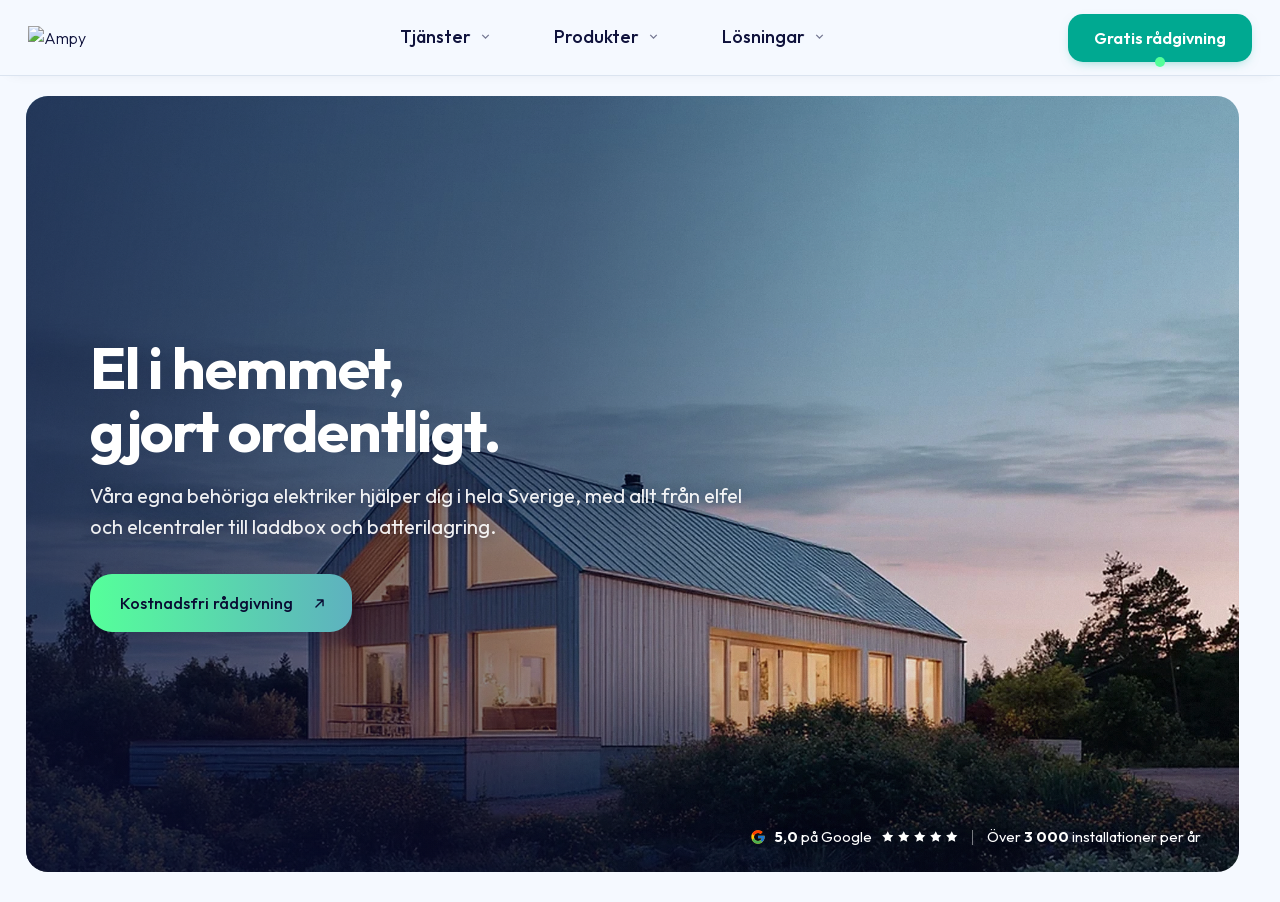
==== commit dd9bcc88: "r5: image 1 locked (2/3 removed, switcher gone), desktop paragraph 2 lines, mobile 3 lines @15.5px +" ====
--- a/index.html
+++ b/index.html
@@ -261,8 +261,8 @@
 
 <main>
 <section class="vb2__section">
-  <div class="vb2__frame" id="heroFrame" data-img="1">
-    <img id="heroBg" src="assets/bg-1.webp" alt="Upplyst villa i skymningen med el installerad av Ampy" fetchpriority="high">
+  <div class="vb2__frame">
+    <img src="assets/bg-1.webp" alt="Upplyst villa i skymningen med el installerad av Ampy" fetchpriority="high">
     <div class="vb2__veil" aria-hidden="true"></div>
     <div class="vb2__content">
       <h1 class="hero__h1">El i hemmet, gjort ordentligt.</h1>
@@ -291,25 +291,7 @@
 </section>
 </main>
 
-<nav class="review-switch" aria-label="Bildväxlare för A/B/C-test (ej del av designen)">
-  <span>Bild</span>
-  <a href="?img=1" data-img-link="1">1</a>
-  <a href="?img=2" data-img-link="2">2</a>
-  <a href="?img=3" data-img-link="3">3</a>
-</nav>
-
-<script>
-(function () {
-  var p = new URLSearchParams(location.search).get('img');
-  var img = (p === '2' || p === '3') ? p : '1';
-  document.getElementById('heroFrame').setAttribute('data-img', img);
-  var bg = document.getElementById('heroBg');
-  bg.src = 'assets/bg-' + img + '.webp';
-  document.querySelectorAll('[data-img-link]').forEach(function (a) {
-    if (a.getAttribute('data-img-link') === img) { a.classList.add('active'); a.setAttribute('aria-current', 'page'); }
-  });
-})();
-</script>
+
 <script src="assets/header.js" defer></script>
 </body>
 </html>
--- a/assets/style.css
+++ b/assets/style.css
@@ -81,6 +81,9 @@
 @media (max-width: 992px) {
   .btn-cta { align-self: flex-start; gap: 16px; padding: 15px 22px 15px 26px; font-size: 15.5px; }
 }
+@media (max-width: 560px) {
+  .btn-cta { gap: 13px; padding: 13px 19px 13px 23px; font-size: 15px; margin-top: 26px; }
+}
 
 /* ---------- shared: proof row ---------- */
 
@@ -189,14 +192,6 @@
   object-fit: cover;
   object-position: 62% 60%;
 }
-.vb2__frame[data-img="2"] > img { object-position: 50% 74%; }
-.vb2__frame[data-img="3"] > img { object-position: 58% 48%; }
-.vb2__frame[data-img="2"] .vb2__veil,
-.vb2__frame[data-img="3"] .vb2__veil {
-  background:
-    linear-gradient(98deg, rgba(9, 11, 50, 0.74) 0%, rgba(9, 11, 50, 0.54) 42%, rgba(9, 11, 50, 0.16) 68%, rgba(9, 11, 50, 0.04) 100%),
-    linear-gradient(0deg, rgba(9, 11, 50, 0.46) 0%, rgba(9, 11, 50, 0) 30%);
-}
 .vb2__veil {
   position: absolute;
   inset: 0;
@@ -213,10 +208,10 @@
   flex-direction: column;
   justify-content: center;
   padding: 0 clamp(24px, 5vw, 84px);
-  max-width: 720px;
+  max-width: 800px;
 }
 .vb2__content .hero__h1 { color: #ffffff; }
-.vb2__content .hero__sub { color: rgba(255, 255, 255, 0.92); font-weight: 400; text-shadow: 0 1px 12px rgba(9, 11, 50, 0.35); }
+.vb2__content .hero__sub { color: rgba(255, 255, 255, 0.92); font-weight: 400; max-width: none; text-shadow: 0 1px 12px rgba(9, 11, 50, 0.35); }
 .vb2__section .btn-cta { box-shadow: 0 12px 32px -10px rgba(9, 11, 50, 0.45); }
 
 .vb2__proof {
@@ -244,7 +239,7 @@
 .vb2__proof .g-label { white-space: nowrap; }
 .vb2__proof .g-label strong { font-weight: 700; }
 .vb2__proof .g-row:hover .g-label { text-decoration: underline; }
-.vb2__proof .stars { display: inline-flex; gap: 2.5px; margin-left: 2px; }
+.vb2__proof .stars { display: inline-flex; gap: 2.5px; }
 .vb2__proof .stars svg { width: 13.5px; height: 13.5px; fill: #ffffff; display: block; }
 .vb2__proof .sep { width: 1px; height: 15px; background: rgba(255, 255, 255, 0.45); }
 .vb2__proof .vol { white-space: nowrap; }
@@ -254,28 +249,39 @@
   .vb2__section { padding: 10px 10px 16px; }
   .vb2__frame {
     height: calc(100svh - var(--header-h, 6.6rem) - 26px);
-    min-height: 560px;
+    min-height: 520px;
     border-radius: 18px;
   }
+}
+
+/* ---- mid band 561-992 (stor mobil landskap / liten surfplatta): tempererad desktop-komposition ---- */
+@media (min-width: 561px) and (max-width: 992px) {
+  .vb2__content {
+    justify-content: center;
+    padding: 0 clamp(30px, 6vw, 60px);
+    max-width: 640px;
+  }
+  .hero__h1 { font-size: clamp(38px, 6.2vw, 50px); }
+  .hero__sub { font-size: clamp(16px, 2.3vw, 19px); }
+  .vb2__proof { right: 24px; bottom: 20px; }
+}
+
+/* ---- true mobile <=560: Evify-mönstret ---- */
+@media (max-width: 560px) {
   .vb2__frame > img { object-position: 66% 62%; }
   .vb2__veil {
     background:
-      linear-gradient(180deg, rgba(9, 11, 50, 0.30) 0%, rgba(9, 11, 50, 0.12) 30%, rgba(9, 11, 50, 0.14) 55%, rgba(9, 11, 50, 0.62) 100%),
+      linear-gradient(180deg, rgba(9, 11, 50, 0.30) 0%, rgba(9, 11, 50, 0.12) 34%, rgba(9, 11, 50, 0.14) 55%, rgba(9, 11, 50, 0.62) 100%),
       linear-gradient(98deg, rgba(9, 11, 50, 0.30) 0%, rgba(9, 11, 50, 0.05) 60%);
   }
   .vb2__content {
     justify-content: flex-start;
-    padding-top: 16vh;
+    padding: 15vh 24px 0;
     max-width: none;
-  }
-  .vb2__frame[data-img="2"] .vb2__veil,
-  .vb2__frame[data-img="3"] .vb2__veil {
-    background:
-      linear-gradient(180deg, rgba(9, 11, 50, 0.46) 0%, rgba(9, 11, 50, 0.30) 34%, rgba(9, 11, 50, 0.20) 55%, rgba(9, 11, 50, 0.66) 100%),
-      linear-gradient(98deg, rgba(9, 11, 50, 0.30) 0%, rgba(9, 11, 50, 0.08) 60%);
-  }
-  .vb2__frame[data-img="2"] > img { object-position: 50% 80%; }
-  .vb2__frame[data-img="3"] > img { object-position: 52% 52%; }
+    height: 100%;
+  }
+  .hero__h1 { font-size: 36px; }
+  .hero__sub { font-size: 15.5px; line-height: 1.55; margin-top: 14px; }
   .vb2__proof {
     right: auto;
     left: 24px;
@@ -285,7 +291,7 @@
     gap: 9px;
     font-size: 13.5px;
   }
-  .vb2__proof .sep { width: 26px; height: 1px; background: rgba(255, 255, 255, 0.28); }
+  .vb2__proof .sep { width: 26px; height: 1px; background: rgba(255, 255, 255, 0.38); }
   .vb2__proof .vol { opacity: 0.92; }
 }
 
@@ -293,6 +299,11 @@
 @media (min-width: 993px) and (max-width: 1200px) {
   .vb2__content { max-width: 640px; }
   .hero__h1 { font-size: clamp(40px, 5vw, 52px); }
+  .vb2__veil {
+    background:
+      linear-gradient(98deg, rgba(9, 11, 50, 0.68) 0%, rgba(9, 11, 50, 0.52) 42%, rgba(9, 11, 50, 0.12) 66%, rgba(9, 11, 50, 0.02) 100%),
+      linear-gradient(0deg, rgba(9, 11, 50, 0.38) 0%, rgba(9, 11, 50, 0) 26%);
+  }
 }
 
 /* ============================================================
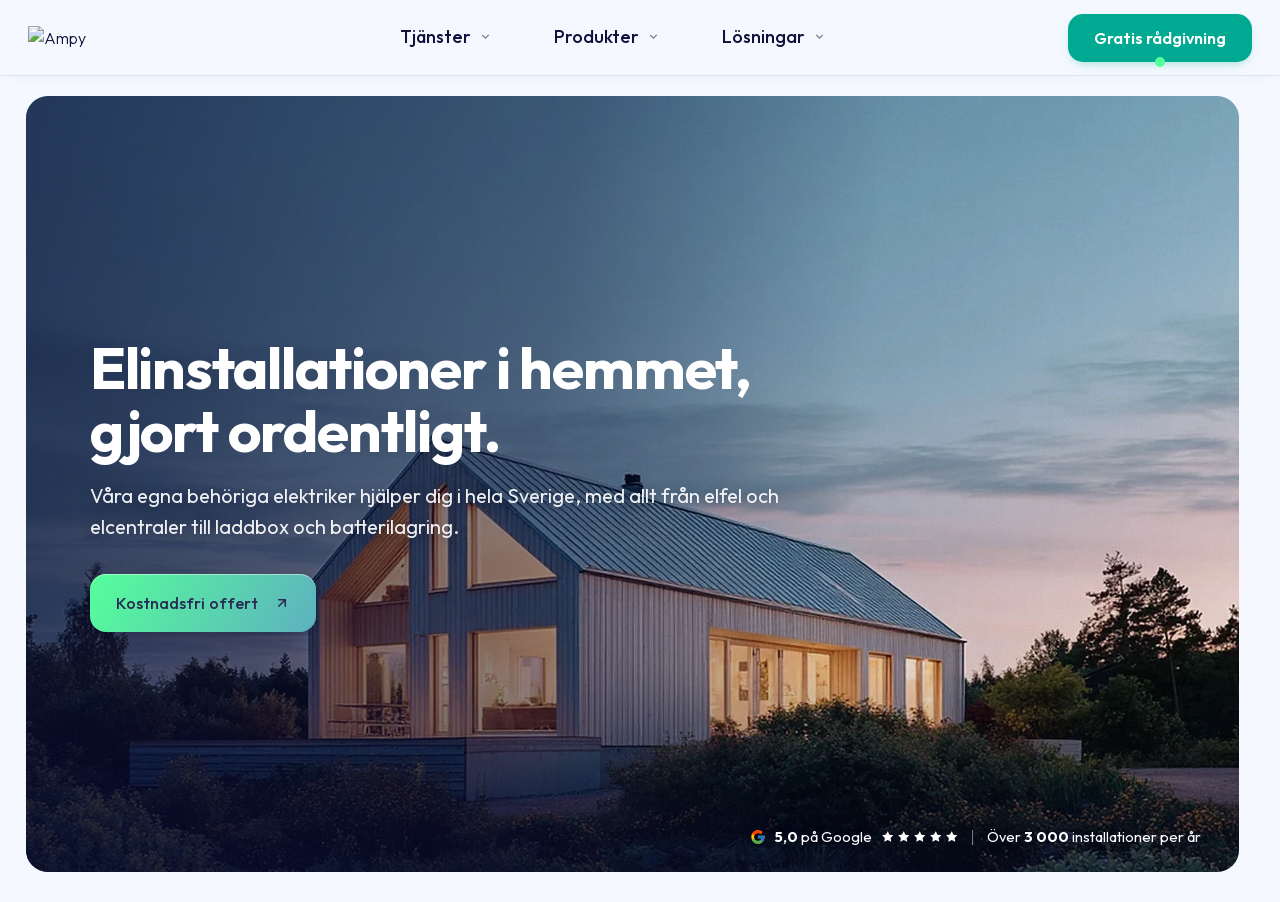
==== commit 8110371b: "r6: owner changes — H1 'Elinstallationer i hemmet, gjort ordentligt' (2-line via desktop br + wider " ====
--- a/index.html
+++ b/index.html
@@ -265,15 +265,15 @@
     <img src="assets/bg-1.webp" alt="Upplyst villa i skymningen med el installerad av Ampy" fetchpriority="high">
     <div class="vb2__veil" aria-hidden="true"></div>
     <div class="vb2__content">
-      <h1 class="hero__h1">El i hemmet, gjort ordentligt.</h1>
+      <h1 class="hero__h1">Elinstallationer i hemmet,<br> gjort ordentligt.</h1>
       <p class="hero__sub">Våra egna behöriga elektriker hjälper dig i hela Sverige, med allt från elfel och elcentraler till laddbox och batterilagring.</p>
-      <a class="btn-cta" href="https://ampy.se/kontakt/">
-        Kostnadsfri rådgivning
-        <svg width="17" height="17" viewBox="0 0 24 24" fill="none" aria-hidden="true"><path d="M7 17 17 7M9 7h8v8" stroke="currentColor" stroke-width="2" stroke-linecap="round" stroke-linejoin="round"/></svg>
+      <a class="btn-cta" href="https://ampy.se/offert/">
+        Kostnadsfri offert
+        <svg class="pil" width="16" height="16" viewBox="0 0 16 16" fill="none" aria-hidden="true"><path d="M4.7 11.3 11.3 4.7M11.3 4.7H4.7M11.3 4.7v6.6" stroke="currentColor" stroke-width="1.5" stroke-linecap="round" stroke-linejoin="round"/></svg>
       </a>
     </div>
     <div class="vb2__proof">
-      <a class="g-row" href="https://ampy.se/omdomen/" aria-label="Ampys omdömen, 5,0 på Google">
+      <a class="g-row" href="https://www.google.com/maps/place/Ampy/@59.3576299,17.9842061,17z/data=!3m1!4b1!4m6!3m5!1s0x2bec1ce5c4ed9ce9:0xfce1752e84a1bfee!8m2!3d59.3576272!4d17.986781!16s%2Fg%2F11ypjy9rrm" target="_blank" rel="noopener" aria-label="Ampys omdömen, 5,0 på Google">
         <svg class="g-icon" width="16" height="16" viewBox="0 0 48 48" aria-hidden="true"><path fill="#FFC107" d="M43.6 20.1H42V20H24v8h11.3C33.7 32.7 29.2 36 24 36c-6.6 0-12-5.4-12-12s5.4-12 12-12c3.1 0 5.9 1.2 8 3l5.7-5.7C34.2 6.1 29.3 4 24 4 13 4 4 13 4 24s9 20 20 20 20-9 20-20c0-1.3-.1-2.6-.4-3.9z"/><path fill="#FF3D00" d="m6.3 14.7 6.6 4.8C14.7 15.1 19 12 24 12c3.1 0 5.9 1.2 8 3l5.7-5.7C34.2 6.1 29.3 4 24 4 16.3 4 9.7 8.3 6.3 14.7z"/><path fill="#4CAF50" d="M24 44c5.2 0 9.9-2 13.4-5.2l-6.2-5.2C29.2 35.1 26.7 36 24 36c-5.2 0-9.6-3.3-11.3-8l-6.5 5C9.5 39.6 16.2 44 24 44z"/><path fill="#1976D2" d="M43.6 20.1H42V20H24v8h11.3c-.8 2.2-2.2 4.2-4.1 5.6l6.2 5.2C41.4 34.8 44 29.9 44 24c0-1.3-.1-2.6-.4-3.9z"/></svg>
         <span class="g-label"><strong>5,0</strong> på Google</span>
         <span class="stars" aria-hidden="true">
--- a/assets/style.css
+++ b/assets/style.css
@@ -54,35 +54,52 @@
   max-width: 54ch;
 }
 
-/* ---------- the ONE CTA (owner ref: soft mint→steel gradient, dark text, ↗) ---------- */
+/* ---------- the ONE CTA — canonical "Kostnadsfri offert" from CTA-website repo
+     (radgivning-cta pattern: 120° mint→steel gradient, soft-navy text, inset
+     highlight + green glow, arrow scales 1.18 on hover). Kept here so the hero
+     inherits the library CTA exactly. ---------- */
 
 .btn-cta {
   display: inline-flex;
   align-items: center;
   align-self: flex-start;
-  gap: 18px;
+  gap: 16px;
   margin-top: 32px;
-  padding: 17px 24px 17px 30px;
-  border-radius: 22px;
-  background: linear-gradient(90deg, #55ff9a 0%, #5eb1bf 100%);
-  color: var(--apmidnight-blue);
+  min-height: 58px;
+  padding: 11px 26px;
+  border-radius: 16px;
+  background: linear-gradient(120deg, #55ff9a 0%, #5eb1bf 100%);
+  color: hsl(237 35% 24%);
   font-family: inherit;
   font-size: 16px;
   font-weight: 500;
+  line-height: 1;
   letter-spacing: 0.005em;
+  white-space: nowrap;
   text-decoration: none;
-  transition: filter 0.22s ease, transform 0.22s ease;
-}
-.btn-cta:hover { filter: brightness(0.955); }
-.btn-cta:active { transform: scale(0.985); }
-.btn-cta svg { flex: 0 0 auto; transition: transform 0.22s ease; }
-.btn-cta:hover svg { transform: translate(2px, -2px); }
-.btn-cta:focus-visible { outline: 3px solid var(--apmidnight-blue); outline-offset: 3px; }
+  box-shadow:
+    inset 0 1px 0 rgba(255, 255, 255, 0.45),
+    0 2px 4px rgba(9, 11, 50, 0.10),
+    0 14px 32px -8px rgba(9, 11, 50, 0.40);
+  transition: transform 0.16s ease, box-shadow 0.16s ease, filter 0.16s ease;
+}
+.btn-cta:hover {
+  transform: translateY(-1.5px);
+  filter: saturate(1.06) brightness(1.02);
+  box-shadow:
+    inset 0 1px 0 rgba(255, 255, 255, 0.5),
+    0 3px 6px rgba(9, 11, 50, 0.12),
+    0 18px 38px -8px rgba(9, 11, 50, 0.46);
+}
+.btn-cta:active { transform: translateY(0); }
+.btn-cta .pil { flex: 0 0 auto; transition: transform 0.16s ease; }
+.btn-cta:hover .pil { transform: scale(1.18); }
+.btn-cta:focus-visible { outline: 3px solid var(--apteal-core); outline-offset: 3px; }
 @media (max-width: 992px) {
-  .btn-cta { align-self: flex-start; gap: 16px; padding: 15px 22px 15px 26px; font-size: 15.5px; }
+  .btn-cta { align-self: flex-start; gap: 14px; min-height: 54px; padding: 10px 24px; font-size: 15.5px; }
 }
 @media (max-width: 560px) {
-  .btn-cta { gap: 13px; padding: 13px 19px 13px 23px; font-size: 15px; margin-top: 26px; }
+  .btn-cta { gap: 12px; min-height: 52px; padding: 9px 22px; font-size: 15px; margin-top: 26px; }
 }
 
 /* ---------- shared: proof row ---------- */
@@ -208,11 +225,13 @@
   flex-direction: column;
   justify-content: center;
   padding: 0 clamp(24px, 5vw, 84px);
-  max-width: 800px;
+  max-width: 880px;   /* rymmer "Elinstallationer i hemmet," på rad 1 (2-radig H1) */
 }
 .vb2__content .hero__h1 { color: #ffffff; }
+/* H1 bryter efter "hemmet," på desktop (≥993); på mobil göms brytet → naturlig wrap */
+.vb2__content .hero__h1 br { display: none; }
+@media (min-width: 993px) { .vb2__content .hero__h1 br { display: inline; } }
 .vb2__content .hero__sub { color: rgba(255, 255, 255, 0.92); font-weight: 400; max-width: none; text-shadow: 0 1px 12px rgba(9, 11, 50, 0.35); }
-.vb2__section .btn-cta { box-shadow: 0 12px 32px -10px rgba(9, 11, 50, 0.45); }
 
 .vb2__proof {
   position: absolute;
@@ -271,12 +290,12 @@
   .vb2__frame > img { object-position: 66% 62%; }
   .vb2__veil {
     background:
-      linear-gradient(180deg, rgba(9, 11, 50, 0.30) 0%, rgba(9, 11, 50, 0.12) 34%, rgba(9, 11, 50, 0.14) 55%, rgba(9, 11, 50, 0.62) 100%),
-      linear-gradient(98deg, rgba(9, 11, 50, 0.30) 0%, rgba(9, 11, 50, 0.05) 60%);
+      linear-gradient(180deg, rgba(9, 11, 50, 0.30) 0%, rgba(9, 11, 50, 0.24) 30%, rgba(9, 11, 50, 0.28) 62%, rgba(9, 11, 50, 0.64) 100%),
+      linear-gradient(98deg, rgba(9, 11, 50, 0.28) 0%, rgba(9, 11, 50, 0.05) 60%);
   }
   .vb2__content {
-    justify-content: flex-start;
-    padding: 15vh 24px 0;
+    justify-content: center;
+    padding: 0 24px 7vh;
     max-width: none;
     height: 100%;
   }
@@ -297,8 +316,8 @@
 
 /* ---------- tablet tune (768–1200): keep composition, temper scale ---------- */
 @media (min-width: 993px) and (max-width: 1200px) {
-  .vb2__content { max-width: 640px; }
-  .hero__h1 { font-size: clamp(40px, 5vw, 52px); }
+  .vb2__content { max-width: 720px; }
+  .hero__h1 { font-size: clamp(38px, 4.4vw, 46px); }
   .vb2__veil {
     background:
       linear-gradient(98deg, rgba(9, 11, 50, 0.68) 0%, rgba(9, 11, 50, 0.52) 42%, rgba(9, 11, 50, 0.12) 66%, rgba(9, 11, 50, 0.02) 100%),
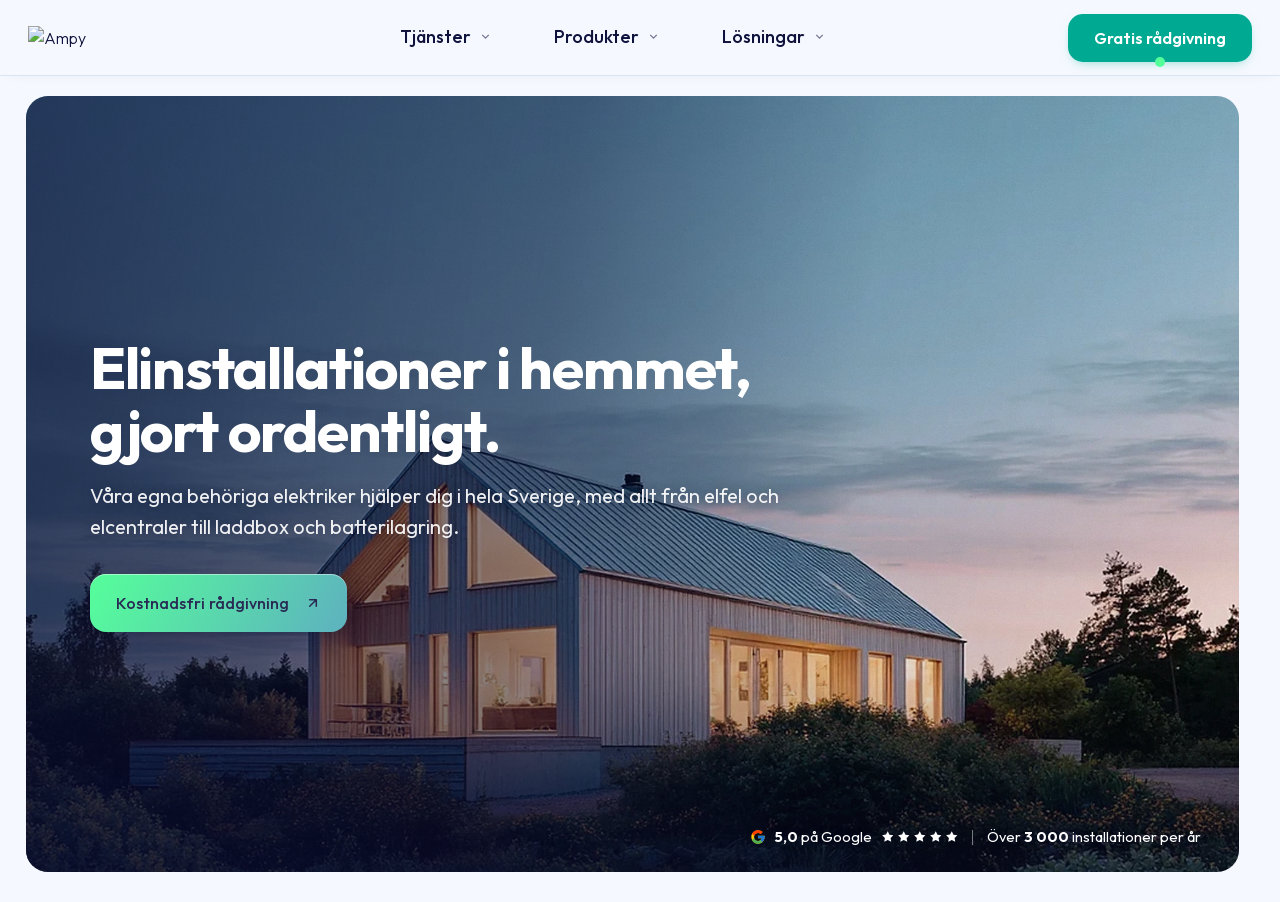
==== commit ab3d982f: "r7: revert CTA to 'Kostnadsfri rådgivning' -> ampy.se/kontakt/ (owner) — keeps canonical CTA design;" ====
--- a/index.html
+++ b/index.html
@@ -267,8 +267,8 @@
     <div class="vb2__content">
       <h1 class="hero__h1">Elinstallationer i hemmet,<br> gjort ordentligt.</h1>
       <p class="hero__sub">Våra egna behöriga elektriker hjälper dig i hela Sverige, med allt från elfel och elcentraler till laddbox och batterilagring.</p>
-      <a class="btn-cta" href="https://ampy.se/offert/">
-        Kostnadsfri offert
+      <a class="btn-cta" href="https://ampy.se/kontakt/">
+        Kostnadsfri rådgivning
         <svg class="pil" width="16" height="16" viewBox="0 0 16 16" fill="none" aria-hidden="true"><path d="M4.7 11.3 11.3 4.7M11.3 4.7H4.7M11.3 4.7v6.6" stroke="currentColor" stroke-width="1.5" stroke-linecap="round" stroke-linejoin="round"/></svg>
       </a>
     </div>
